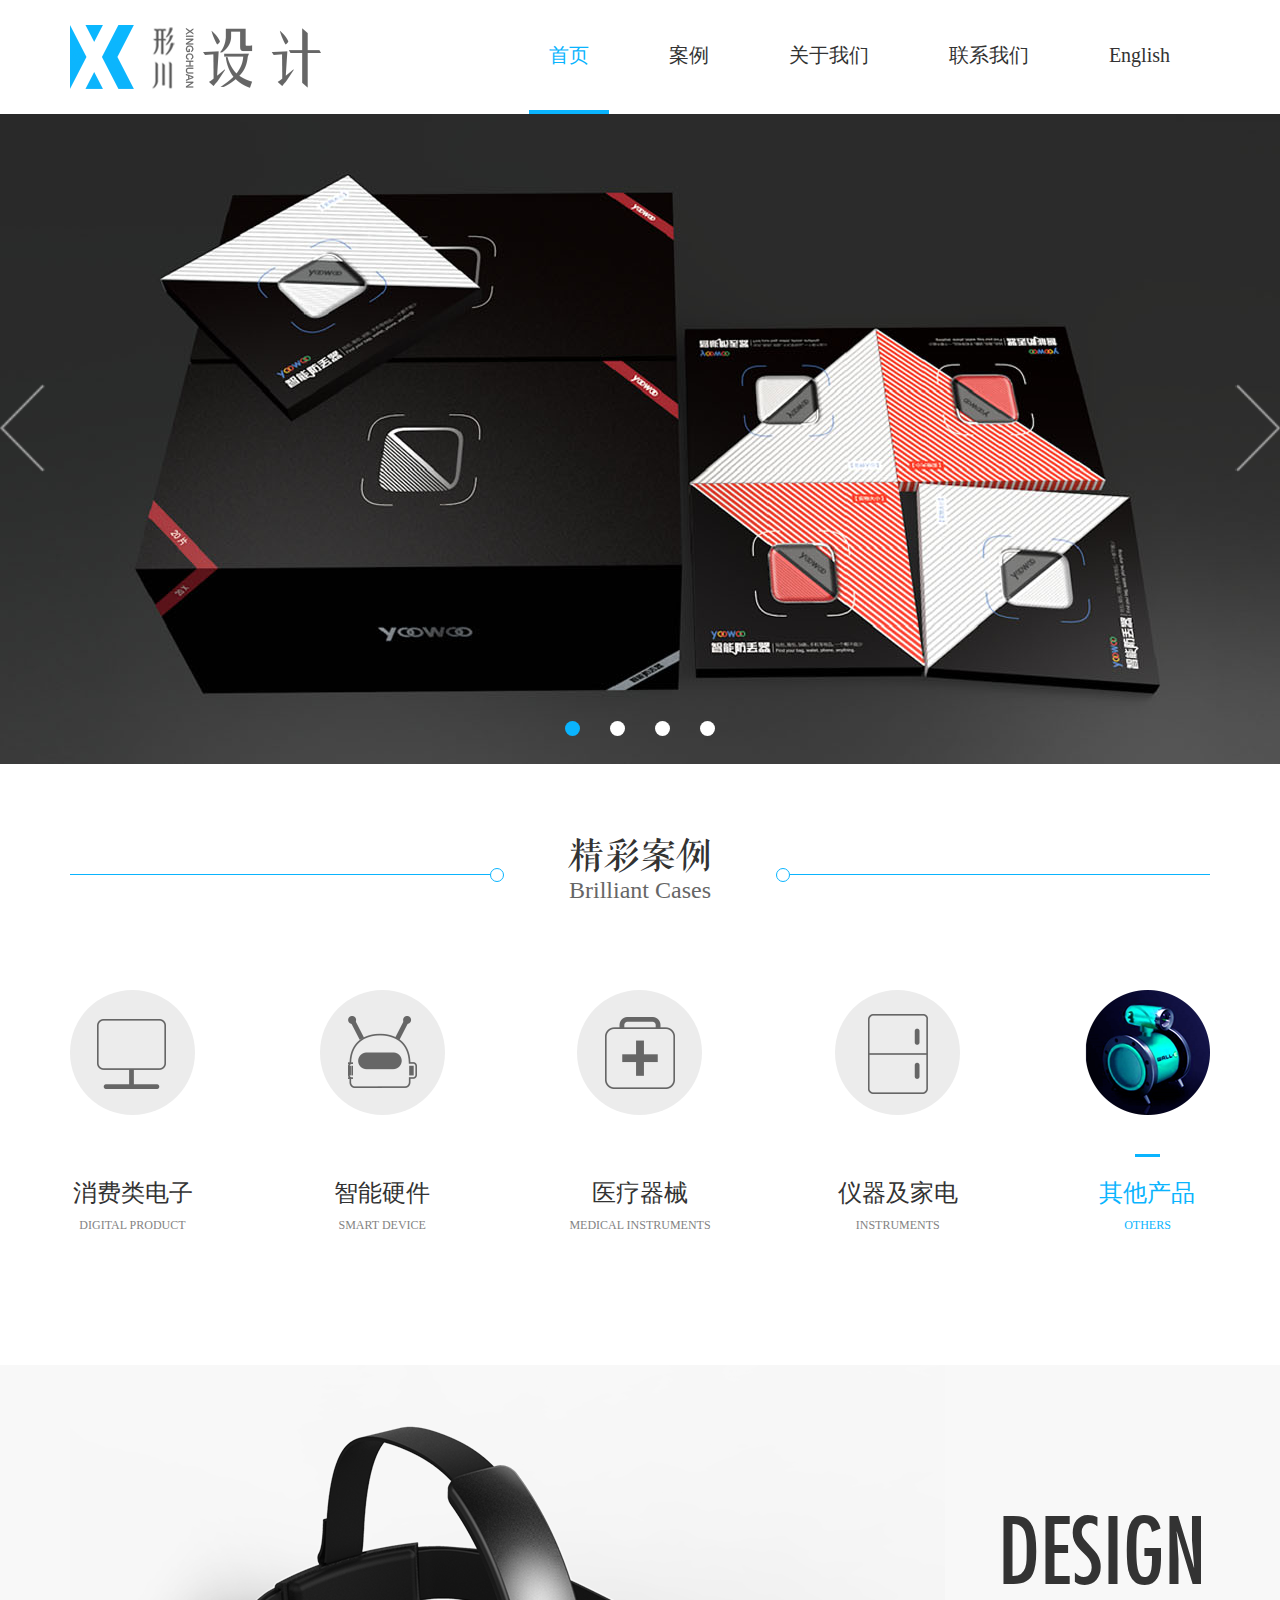
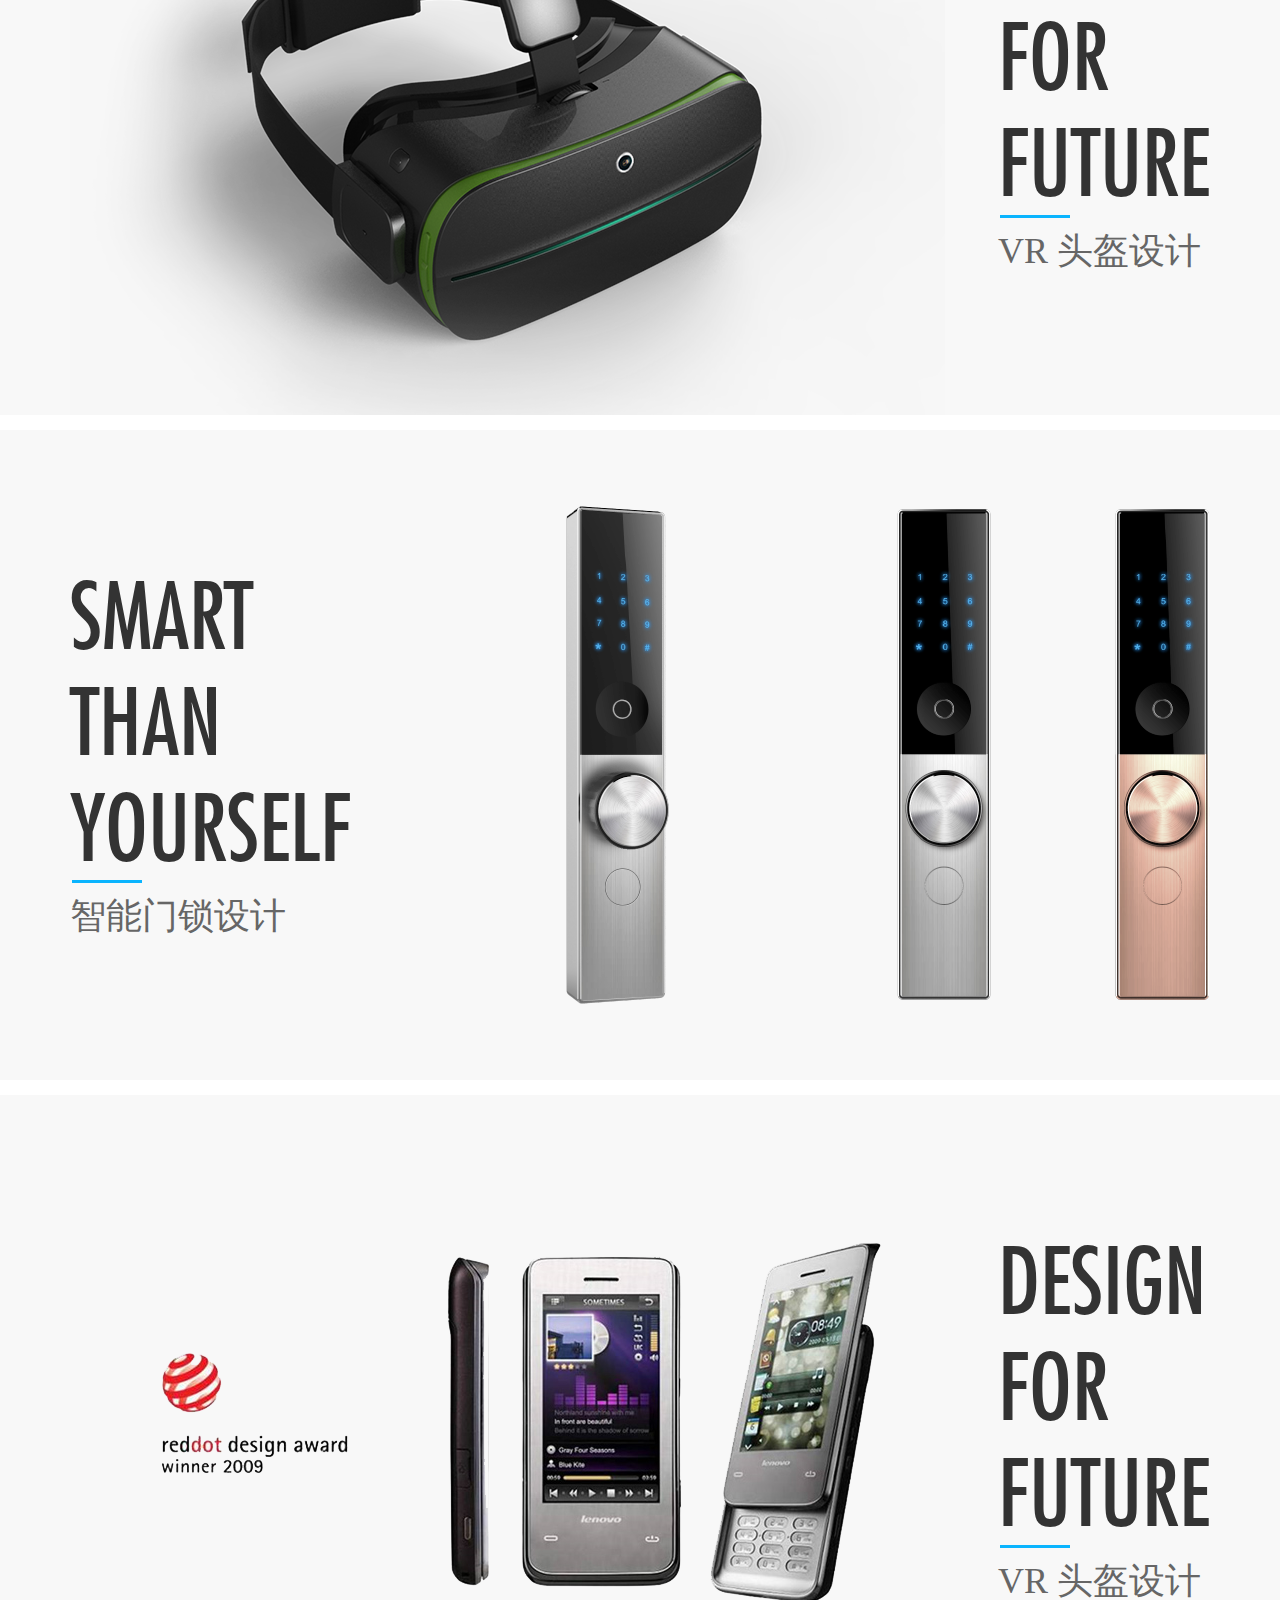
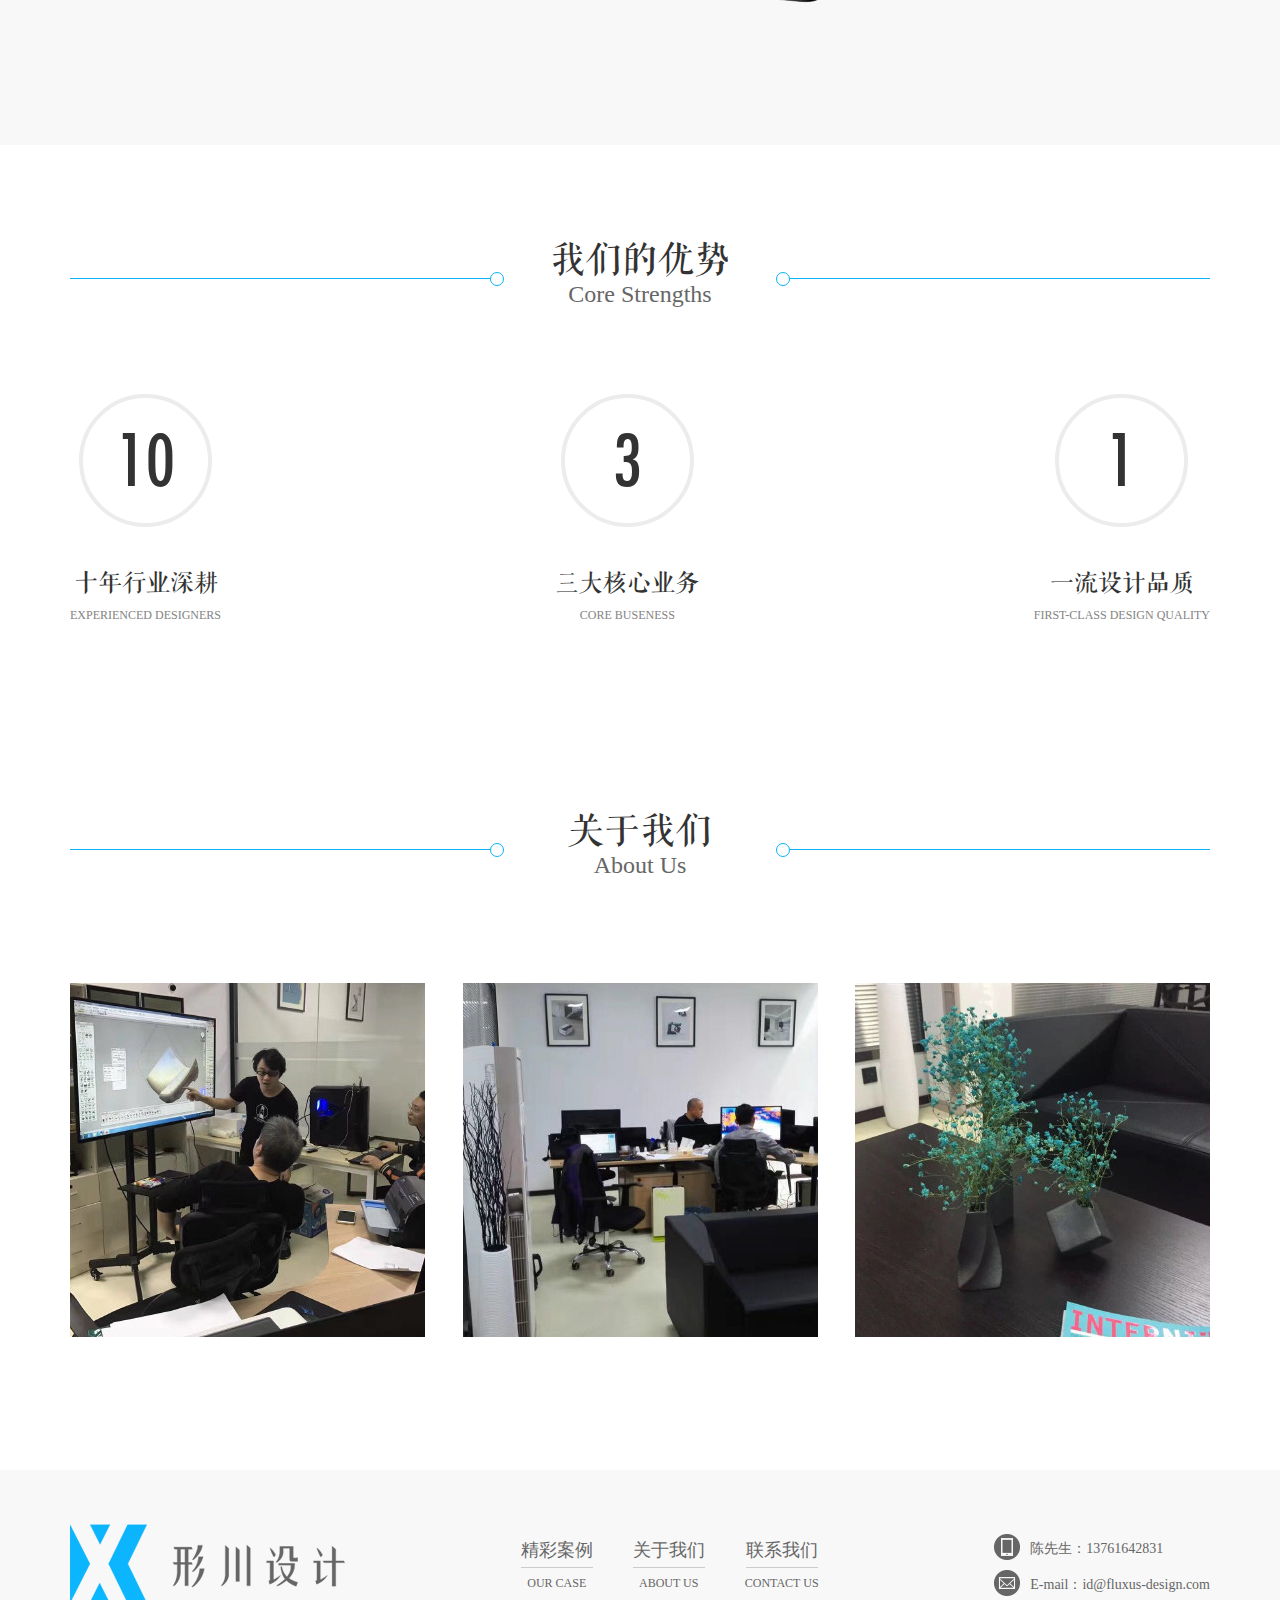
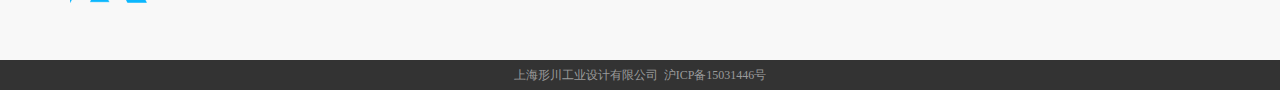
==== index.html @ 64618545 "v1" ====
<!DOCTYPE html>
<html lang="en">
<head>
	<meta charset="UTF-8">
	<title>行川设计-首页</title>
	<link rel="stylesheet" type="text/css" href="css/style.css"/>
	<script type="text/javascript" src="http://api.map.baidu.com/getscript?v=3.0&ak=XWtX6UqDs4BsSZWPRaOVQN0rUpA0p55L&services=&t=20180"></script>
	<script type="text/javascript" src="http://api.map.baidu.com/library/SearchInfoWindow/1.5/src/SearchInfoWindow_min.js"></script>
	<link rel="stylesheet" href="http://api.map.baidu.com/library/SearchInfoWindow/1.5/src/SearchInfoWindow_min.css" />
</head>
<body>
	<header class="inner rowBetweenCenter">
		<div class="logo"><a href="index.html"><img src="./images/logo.png"></a></div>
		<nav>
			<ul class="rowBetweenCenter">
				<li><a href="index.html"  class="ac">首页</a></li>
				<li><a href="case.html">案例</a></li>
				<li><a href="about.html">关于我们</a></li>
				<li><a href="contact.html">联系我们</a></li>
				<li><a href="english.html">English</a></li>
			</ul>
		</nav>
	</header>
	<div class="banner">
		<ul class="img_list levelCenter">
			<li><a href=""><img src="images/banner_1.jpg"/></a></li>
			<li class="hide"><a href=""><img src="images/banner_1_2.jpg"/></a></li>
			<li class="hide"><a href=""><img src="images/banner_1_3.jpg"/></a></li>
			<li class="hide"><a href=""><img src="images/banner_1_4.jpg"/></a></li>
		</ul>
		<div class="inner">
			<ul class="btn_list levelCenter">
				<li class="ac"></li>
				<li></li>
				<li></li>
				<li></li>
			</ul>
			<span class="prev"></span>
			<span class="next"></span>
		</div>
	</div>
	<div class="main">
		<div class="block inner">
			<div class="titleWrap">
				<span></span>
				<h2>精彩案例</h2>
				<p>Brilliant Cases</p>
				<span></span>
			</div>
			<ul class="casetype rowBetweenCenter">
				<li>
					<div class="picBg"><div class="pic"></div></div>
					<div><span class="line"></span></div>
					<h4>消费类电子</h4>
					<p>Digital Product</p>
					<a href="case.html"></a>
				</li>
				<li>
					<div class="picBg"><div class="pic"></div></div>
					<div><span class="line"></span></div>
					<h4>智能硬件</h4>
					<p>SMART DEVICE</p>
					<a href="case.html"></a>
				</li>
				<li>
					<div class="picBg"><div class="pic"></div></div>
					<div><span class="line"></span></div>
					<h4>医疗器械</h4>
					<p>medical instruments</p>
					<a href="case.html"></a>
				</li>
				<li> 
					<div class="picBg"><div class="pic"></div></div>
					<div><span class="line"></span></div>
					<h4>仪器及家电</h4>
					<p>instruments</p>
					<a href="case.html"></a>
				</li>
				<li class="ac">
					<div class="picBg"><div class="pic"></div></div>
					<div><span class="line"></span></div>
					<h4>其他产品</h4>
					<p>OTHERS</p>
					<a href="case.html"></a>
				</li>
			</ul>
		</div>
		<div class="caseWrap">
			<div class="inner rowBetweenCenter">
				<div class="img verticalCenter"><img src="images/img_1.png"/></div>
				<div class="text verticalCenter">
					<h2>DESIGN<br />FOR<br />FUTURE</h2>
					<div class="line"></div>
					<p>VR 头盔设计</p>
				</div>
				<a href="case.html"></a>
			</div>
		</div>
		<div class="caseWrap">
			<div class="inner rowBetweenCenter">
				<div class="text verticalCenter">
					<h2>SMART<br />THAN<br />YOURSELF</h2>
					<div class="line"></div>
					<p>智能门锁设计</p>
				</div>
				<div class="img verticalCenter"><img src="images/img_2.png"/></div>
				<a href="case.html"></a>
			</div>
		</div>
		<div class="caseWrap">
			<div class="inner rowBetweenCenter">
				<div class="img verticalCenter"><img src="images/img_3.png"/></div>
				<div class="text verticalCenter">
					<h2>DESIGN<br />FOR<br />FUTURE</h2>
					<div class="line"></div>
					<p>VR 头盔设计</p>
				</div>
				<a href="case.html"></a>
			</div>
		</div>
		<div class="block inner strength">
			<div class="titleWrap">
				<span></span>
				<h2>我们的优势</h2>
				<p>Core Strengths</p>
				<span></span>
			</div>
			<ul class="casetype rowBetweenCenter">
				<li>
					<div class="picBg levelCenter">10</div>
					<h4>十年行业深耕</h4>
					<p>Experienced Designers </p>
				</li>
				<li>
					<div class="picBg levelCenter">3</div>
					<h4>三大核心业务</h4>
					<p>CORE BUSENESS</p>
				</li>
				<li>
					<div class="picBg levelCenter">1</div>
					<h4>一流设计品质</h4>
					<p>First-Class Design Quality</p>
				</li>
			</ul>
		</div>
		<div class="block inner about verticalCenter">
			<div class="titleWrap">
				<span></span>
				<h2>关于我们</h2>
				<p>About Us</p>
				<span></span>
			</div>
			<ul class="rowBetweenCenter">
				<li><img src="images/pic_1.jpg" alt="" /></li>
				<li><img src="images/pic_2.jpg" alt="" /></li>
				<li><img src="images/pic_3.jpg" alt="" /></li>
			</ul>
		</div>
	</div>
	<footer>
		<div class="contactWrap">
			<div class="inner rowBetweenCenter">
				<div class="logo2"><a href="index.html"><img src="images/logo2.png"/></a></div>
				<ul class="rowBetweenCenter nav">
					<li>
						<a href="case.html">
							<span>精彩案例</span><br /><span>OUR CASE</span>
						</a>
					</li>
					<li>
						<a href="about.html">
							<span>关于我们</span><br /><span>ABOUT US</span>
						</a>
					</li>
					<li>
						<a href="contact.html">
							<span>联系我们</span><br /><span>CONTACT US</span>
						</a>
					</li>
				</ul>
				<div class="tel">
					<div><i></i>陈先生：13761642831</div>
					<div><i></i>E-mail：id@fluxus-design.com</div>
				</div>
			</div>
		</div>
		<div class="bot"><div id="inner">上海形川工业设计有限公司&nbsp;&nbsp;沪ICP备15031446号</div></div>
	</footer>
	<script src="js/jquery-1.11.3.min.js" type="text/javascript"></script>
	<script type="text/javascript">
		window.onload=function(){
			// 1. 轮播图
			function slider(){
				var banner=document.getElementsByClassName("banner")[0];
				var img_list=banner.getElementsByClassName("img_list")[0];
				var oImg=img_list.getElementsByTagName("li");
				var btn_list=banner.getElementsByClassName("btn_list")[0];
				var oBtn=btn_list.getElementsByTagName("li");
				var prevBtn=banner.getElementsByClassName('prev')[0];
				var nextBtn=banner.getElementsByClassName('next')[0];
				//a 定时器
				var timer;
				function changeImg(index){
					for(var i=0;i<oImg.length;i++){
						oImg[i].className+=" hide";
						oBtn[i].classList.remove("ac");
					}
					oImg[index].classList.remove("hide");
					oBtn[index].className+=" ac";
				}
				var n=0;
				function scroll(){
					changeImg(n);
					n++;
					if(n>=oImg.length){
						n=0;
					}
				}
				timer=setInterval(scroll,1500);
				
				//c 按钮点击
				for(var j=0;j<oBtn.length;j++){
					oBtn[j].index=j;
					oBtn[j].onmouseover=function(){
						changeImg(this.index);
						n=this.index;
					}
				}
				
				//d 前后翻页
				prevBtn.onclick=function(){
					var indexNow=$(".btn_list").children(".ac").index();
					if(indexNow==0){
						changeImg(oBtn.length-1);
						n=oBtn.length-1;
					}else{
						changeImg(indexNow-1);
						n=indexNow-1
					}
				}
				nextBtn.onclick=function(){
					var indexNow=$(".btn_list").children(".ac").index();
					if(indexNow==oBtn.length-1){
						changeImg(0);
						n=0;
					}else{
						changeImg(indexNow+1);
						n=indexNow+1;
					}
				}
			};
			slider();
		}
	</script>
</body>
</html>
---- css/style.css ----
/* 预设样式  */
body,div,ul,li,p,h2,h4{margin: 0;padding: 0;}
ul{list-style: none;}
a{text-decoration: none;}
.inner{width: 1140px;margin: 0 auto;}
.hide{display: none;}
/*横向分布,水平两端对齐,垂直居中*/
.rowBetweenCenter{display: flex;flex-direction: row;justify-content: space-between;align-items: center;}
/*横向分布,间隔相等,垂直居中*/
.rowAroundCenter{display: flex;flex-direction: row;justify-content: space-around;align-items: center;}
/*垂直居中*/
.verticalCenter{display: flex;flex-direction: column;justify-content: center;}
/*水平居中*/
.levelCenter{display: flex;flex-direction: row;justify-content: center;}
/*仅横向分布*/
.row{display: flex;flex-direction: row;}

/*引入字体*/
@font-face {
	font-family: fut;
	src: url('../fonts/Futura LT Condensed Medium.eot'); 
	src: url('../fonts/Futura LT Condensed Medium.eot?#iefix') format('embedded-opentype'),
         url('../fonts/Futura LT Condensed Medium.woff') format('woff'), 
         url('../fonts/Futura LT Condensed Medium.ttf')  format('truetype'), 
         url('../fonts/Futura LT Condensed Medium.svg#YourWebFontName') format('svg'); 
   }
   
@font-face {
	font-family: fzq;
	src: url('../fonts/FZQingKeYueSong_GB.eot'); 
	src: url('../fonts/FZQingKeYueSong_GB.eot?#iefix') format('embedded-opentype'),
         url('../fonts/FZQingKeYueSong_GB.woff') format('woff'), 
         url('../fonts/FZQingKeYueSong_GB.ttf')  format('truetype'), 
         url('../fonts/FZQingKeYueSong_GB.svg#YourWebFontName') format('svg'); 
   }

/* 页面头部样式 */
header{height: 114px;}
.logo{width: 251px;height: 65px;}
.logo img{width: 251px;height: 65px;}
nav{height: 100%;}
nav li{margin: 0 20px;}
nav a{padding: 0 20px;font-size: 20px;color: #333;font-family: "microsoft yahei";border-bottom: 4px solid #fff;display: inline-block;height: 110px;line-height: 110px;}
nav .ac,nav a:hover{color: #0ab4fe;border-bottom-color: #0ab4fe;}

/*一、banner图*/
.banner{width: 100%;height: 650px;position: relative;}
.banner .img_list{height: 100%;overflow: hidden;width: 1920px;position: absolute;left: 50%;margin-left: -960px;}
/*分页器*/
.banner .btn_list{position: absolute;bottom: 28px;width: 100%;}
.btn_list li{background-color: #fff;margin: 0 15px;width: 15px;height: 15px;border-radius: 50%;cursor: pointer;}
.btn_list .ac{background-color: #0ab4fe;}
/*翻页按钮*/
.banner .inner{height: 100%;position: absolute;top: 0;left: 50%;margin-left: -570px;}
.banner span{width: 45px;height: 88px;position: absolute;cursor: pointer;background: url(../images/icon_2.png) -190px 0 no-repeat;background-size: cover;}
.banner .prev{left: -70px;top: 270px;}
.banner .next{right: -70px;top: 270px;background-position-x: -234px;}

/*二、精彩案例*/
.main{padding-top: 110px;}
.block{border-top: 1px solid #0AB4FE;position: relative;height: 490px;}
/*标题*/
.titleWrap{position: absolute;top: -40px;left: 50%;margin-left:-150px;background-color: #fff;width: 300px;text-align: center;}
.titleWrap h2{font-size: 36px;height: 44px;line-height: 44px;color: #333;font-family: "fzq";font-weight: normal;}
.titleWrap p{font-size: 24px;height: 22px;line-height: 22px;font-family: "microsoft yahei";color: #666;}
.titleWrap span{display:inline-block;width: 12px;height: 12px;border-radius:50%;border:1px solid #0AB4FE;position: absolute;top:50%}
.titleWrap span:nth-of-type(1){left: 0;}
.titleWrap span:nth-of-type(2){right: 0;}
/*分类*/
.casetype{width: 100%;padding: 115px 0 140px 0;font-family: "microsoft yahei";text-align: center;}
.casetype li{position: relative;text-align: center;}
.casetype .picBg{width: 125px;height: 125px;border-radius: 50%;background-color: #ececec;position: relative;margin-bottom: 24px;display: inline-block;}
.casetype .pic{width: 100%;height: 100%;background: url(../images/icon_1.png) 0 0  no-repeat;background-position-y: 0;}
.casetype .line{width: 25px;height: 3px;background-color: #fff;display: inline-block;}
.casetype h4{font-size: 24px;height: 40px;line-height: 40px;color: #333;font-weight: normal;margin-top: 12px;}
.casetype p{font-size: 12px;height: 24px;line-height: 24px;color: #838383;text-transform: uppercase;}
.casetype li a{display: inline-block;width: 100%;height: 100%;position: absolute;left: 0;top:0;display: inline-block;}
.casetype li:nth-of-type(2) .pic{background-position-x: -125px;}
.casetype li:nth-of-type(3) .pic{background-position-x: -250px;}
.casetype li:nth-of-type(4) .pic{background-position-x: -375px;}
.casetype li:nth-of-type(5) .pic{background-position-x: -500px;}
/*案例分类悬浮样式*/
.casetype .ac .line,.casetype li:hover .line{background-color: #0AB4FE;}
.casetype .ac h4,.casetype .ac p{color: #0AB4FE;}
.casetype li:hover h4,.casetype li:hover p{color: #0AB4FE;}
.casetype .ac .pic,.casetype li:hover .pic{background-position-y: -125px;}

/*三个案例板块*/
.caseWrap{width: 100%;height: 650px;background-color: #f8f8f8;margin-bottom: 15px;}
.caseWrap .inner{height: 650px;position: relative;}
.caseWrap h2{font-size: 90px;font-family: fut;font-weight: normal;color: #333;}
.caseWrap .line{width: 70px;height: 3px;background-color: #0AB4FE;margin-left: 2px;}
.caseWrap p{font-size: 36px;font-family: "microsoft yahei";color: #666;height: 66px;line-height: 66px;}
.caseWrap a{display: inline-block;width: 100%;height: 100%;position: absolute;left: 0;top:0;}

/*三、我们的优势*/
.strength{margin-top: 133px;}
.strength .picBg{background-color: #fff;border: 4px solid #ececec;text-align: center;line-height: 124px;font-family: fut;font-size: 70px;color: #333;}
.strength h4{font-family: fzq;}
.strength li:hover h4{color: #333;}
.strength li:hover p{color: #666;}

/*四、关于我们*/
.about{height: 620px;margin-top: 80px;}
.about li{font-size: 0;}

/*页面底部样式*/
.contactWrap{width: 100%;height: 190px;background-color: #f8f8f8;}
.contactWrap .inner{height: 100%;color: #666;}
.nav li{padding: 0 20px;text-align: center;color: #666;cursor: pointer;}
.nav li span{display: inline-block;}
.nav li span:nth-of-type(1){border-bottom: 1px solid #ccc;height: 34px;line-height: 34px;font-size: 18px;font-family: "microsoft yahei";}
.nav li span:nth-of-type(2){height: 30px;line-height: 30px;font-size: 12px;font-family: "microsoft yahei";text-transform: uppercase;}
.nav a{color: #666;}
.nav li:hover a{color: #0AB4FE;}
.nav li:hover span:nth-of-type(1){border-bottom-color: #0AB4FE;}
.tel i{display: inline-block;width: 26px;height: 26px;background: url(../images/icon_2.png) -26px 0 no-repeat;margin-right: 10px;vertical-align: -7px;}
.tel div:nth-of-type(2) i{background-position: -52px 0;}
.tel>div{height: 26px;line-height: 26px;font-size: 14px;font-family: "microsoft yahei";margin: 10px 0;}
footer .bot{width: 100%;height: 30px;background-color: #333;text-align: center;color: #9b9b9b;line-height: 30px;font-size: 12px;}

/*========================== 案例页面  =====================================*/
.aboutBanner{margin-bottom: 0;}
.path{font-size: 12px;color: #666;padding: 10px 0 30px 0;}
.path i{display:inline-block;width: 23px;height: 22px;background: url(../images/icon_2.png) 0 0 no-repeat;margin-right: 6px;vertical-align: -5px;}
.title{font-size: 36px;height: 44px;line-height: 44px;color: #333;font-family: "fzq";font-weight: normal;text-align: center;}
.title span{font-size: 24px;height: 22px;line-height: 22px;font-family: "microsoft yahei";color: #666;}
.case .casetype{padding: 78px 0 54px 0;}
.cases li{margin-bottom: 24px;height: 400px;width: 100%;background-color: #eee;position: relative;}
.cases a{position: absolute;left: 0;top: 0;width: 100%;height: 100%;}
.cases .num{font-size: 100px;line-height: 400px;text-align: center;color: #fff;font-family: arial;width: 300px;}
.cases .pic{font-size: 0;}

/*========================== 关于我们  =====================================*/
.bannerPic{width: 100%;height: 500px;overflow: hidden;text-align: center;}
.bannerPic img{height: 100%;display: inline-block;}
.content .rowAroundCenter{margin: 25px 0 135px 0;}
.content .title{border-bottom: 1px solid #fff;color: #888;cursor: pointer;font-size: 28px;}
.content .title span{color: #888;font-size: 20px;}
.content .ac,.content .title:hover{color: #333;border-bottom-color: #0AB4FE;}
.content .ac span,.content .title:hover span{color: #666;}
.mainCon{width: 100%;padding-bottom: 127px;}
.mainCon>.row{justify-content: space-between;width: 100%;height: 327px;}
.mainCon .text{width: 53%;height: 100%;padding-right: 8.5%;border-right: 1px solid #0AB4FE;box-sizing: border-box;position: relative;}
.sTitle{align-items: center;}
.sTitle div:nth-of-type(1){font-family: arial;font-size: 54px;height: 40px;line-height: 40px;margin-right: 10px;color: #0AB4FE;border-right: 1px solid #0AB4FE;width: 58px;padding-right: 8px;}
.sTitle div:nth-of-type(2){font-family: "microsoft yahei";color: #333;font-size: 24px;line-height: 30px;}
.sTitle div:nth-of-type(2) span{color: #666;font-size: 22px;}
.mainCon p{color: #7f7f7f;font-size: 16px;font-family: "黑体";line-height: 30px;max-height:180px;overflow: hidden;margin-top: 10px;}
.mainCon i{width: 24px;height: 24px;border: 2px solid #0AB4FE;border-radius: 50%;position: absolute;right: -14px;top: 50%;margin-top: -12px;background-color: #fff;}
.mainCon .img{width: 38.2%;height: 250px;overflow: hidden;font-size: 0;}
.mainCon .img img{width: 100%;height: 100%;}

/*========================== 联系我们  =====================================*/
.contactCon .rowAroundCenter{margin: 25px 0;}
.contactWays{width: 100%;height: 418px;padding: 0 15px 24px;box-sizing: border-box;border-bottom: 1px solid #ccc;margin-bottom: 24px;}
.ways{height: 33px;line-height: 33px;font-size: 16px;color: #666;margin: 18px 0;font-family: "microsoft yahei";}
.ways strong{color: #333;}
.ways i{display: inline-block;width: 33px;height: 100%;background: url(../images/icon_2.png) -66px -30px no-repeat;margin-right: 15px;vertical-align: -8px;}
.contactWays .ways:nth-of-type(1) i{background-position-x: 0;}
.contactWays .ways:nth-of-type(2) i{background-position-x: -33px;}
#map{width: 100%;height: 710px;margin-bottom: 20px;}
.BMap_cpyCtrl {display: none;}  
.anchorBL {display: none;  }
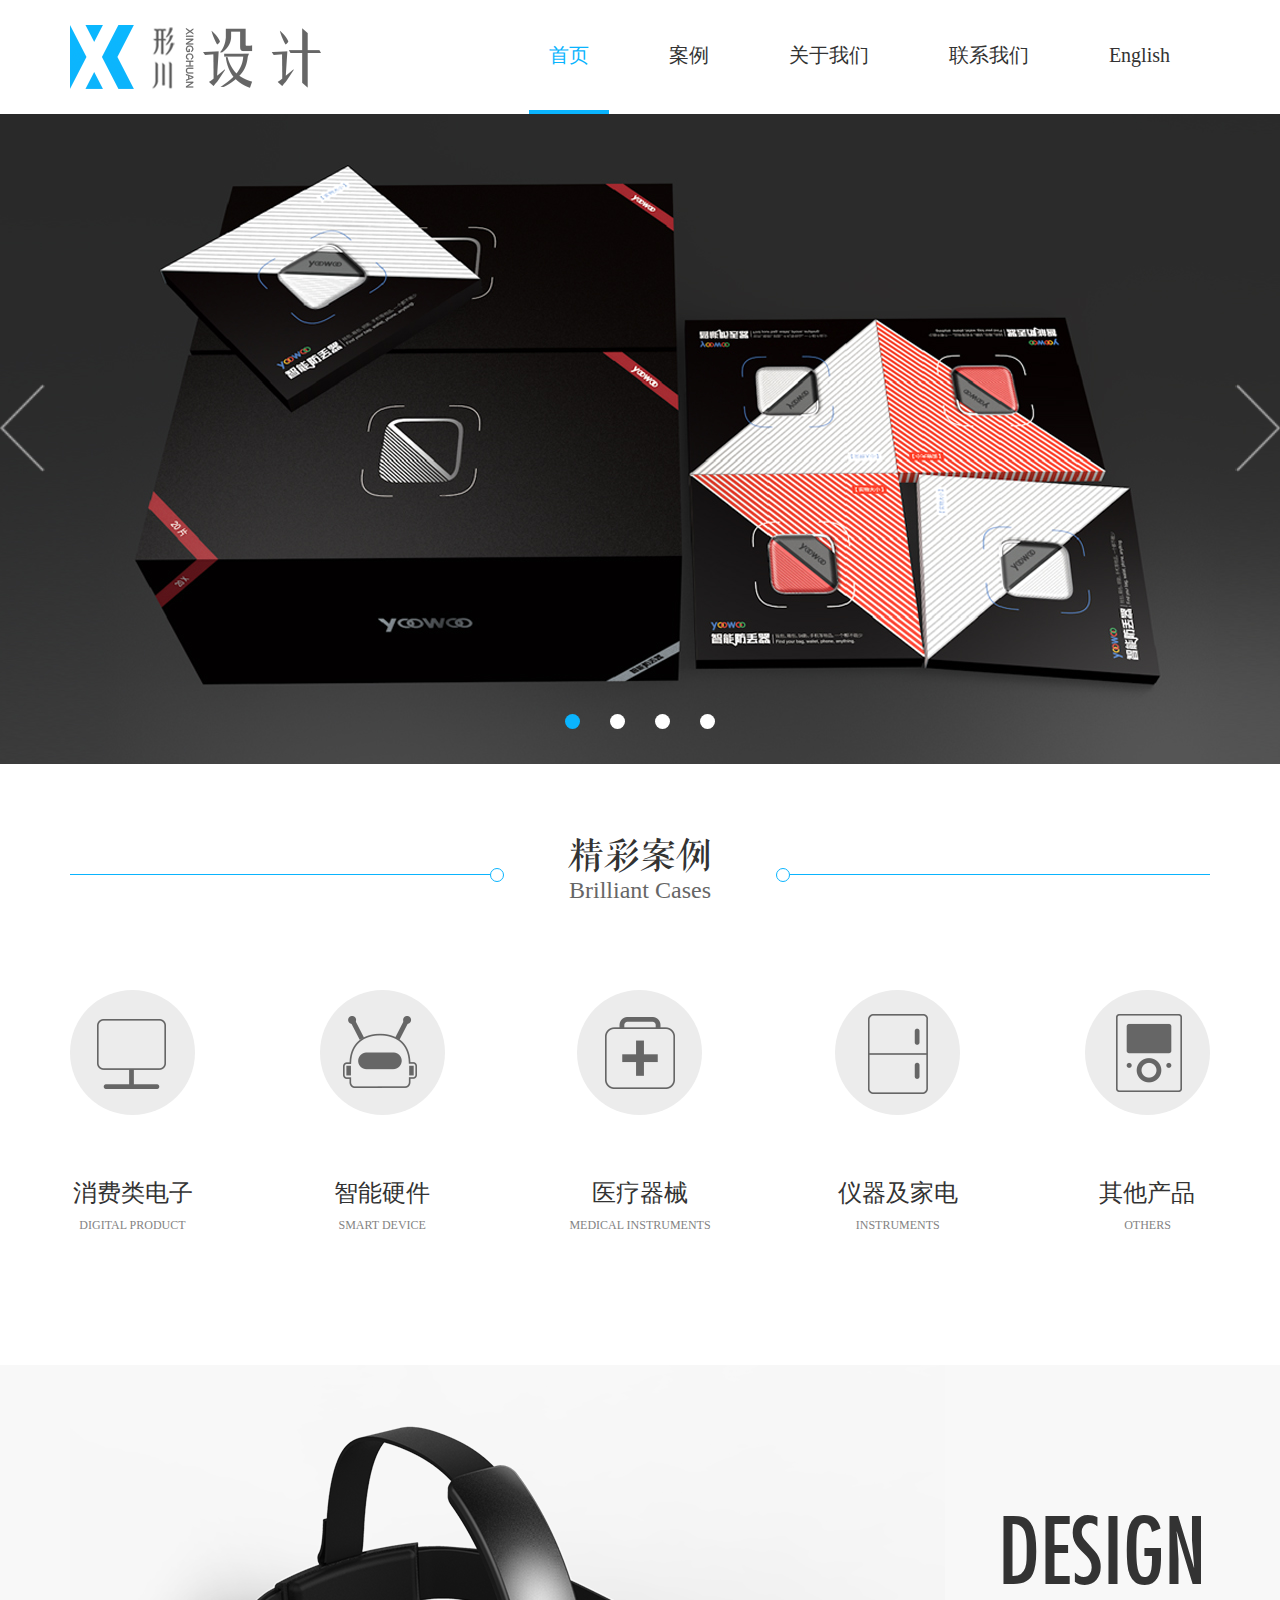
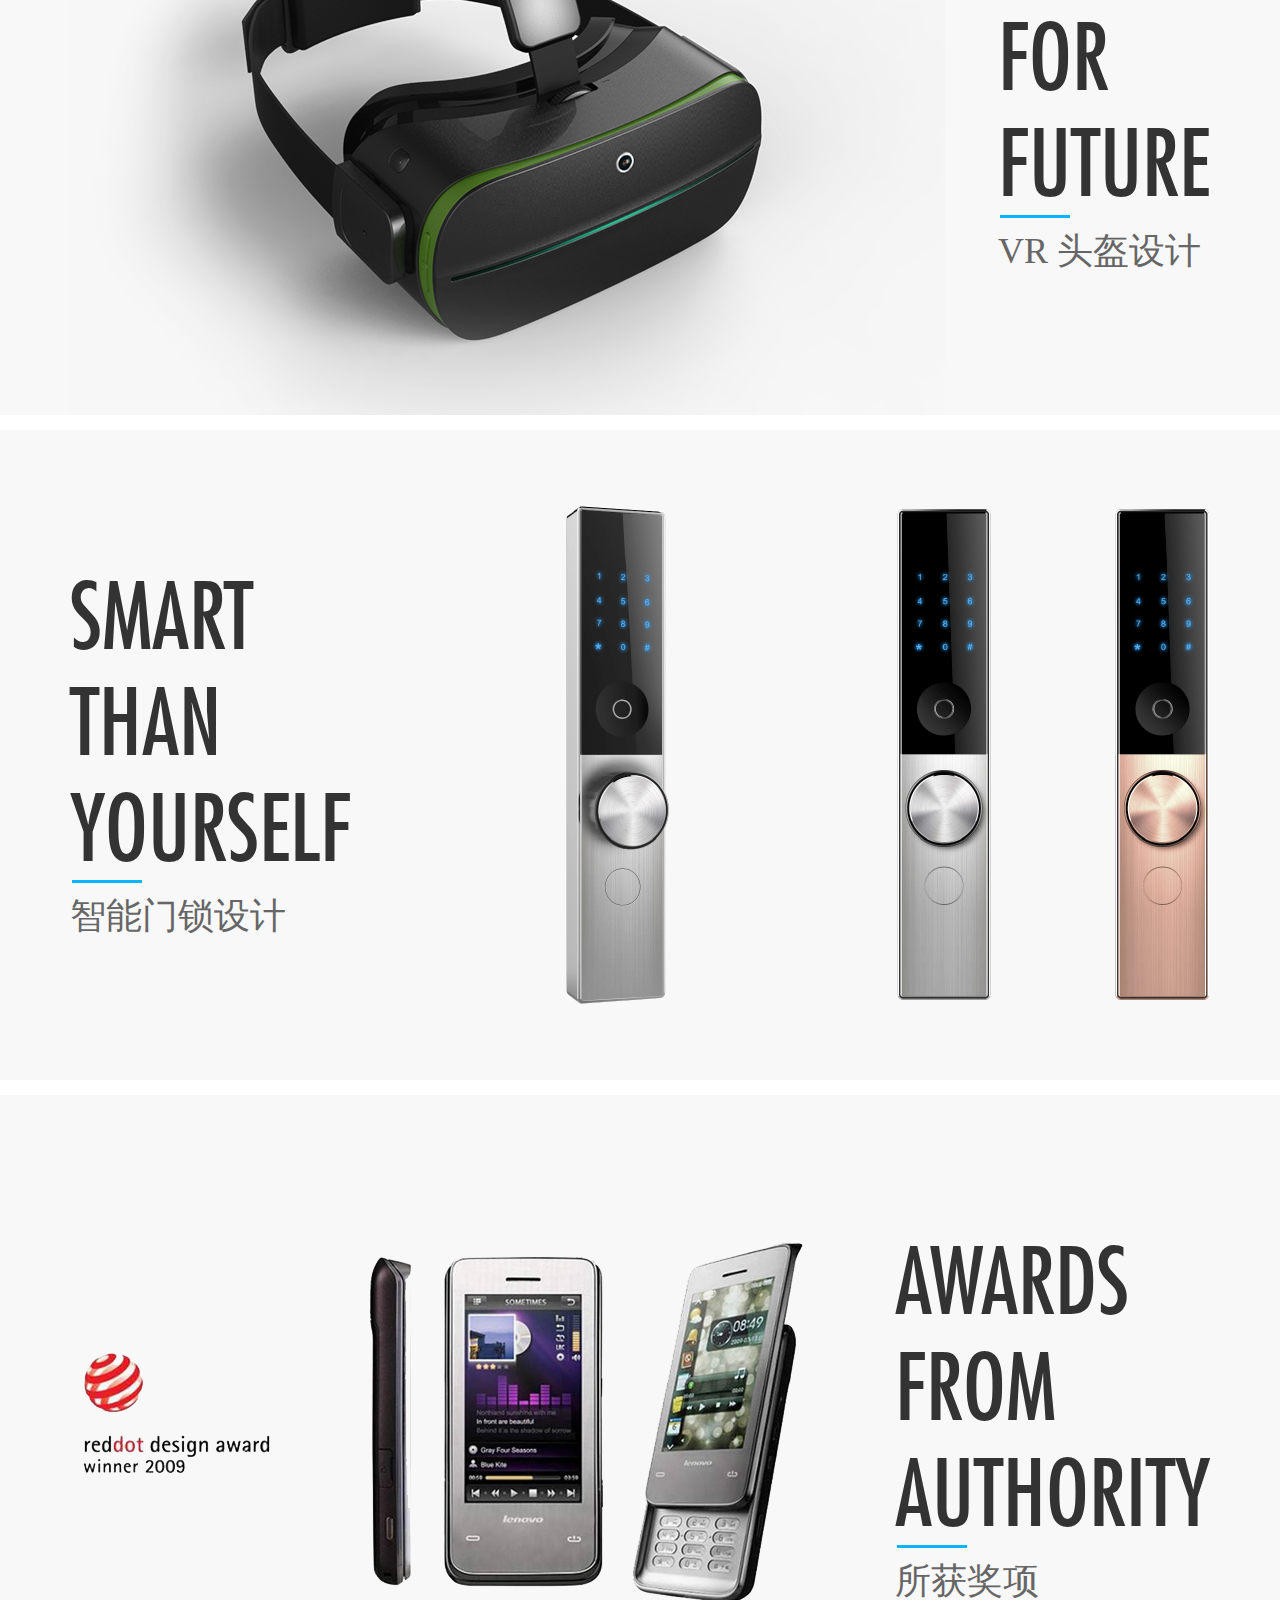
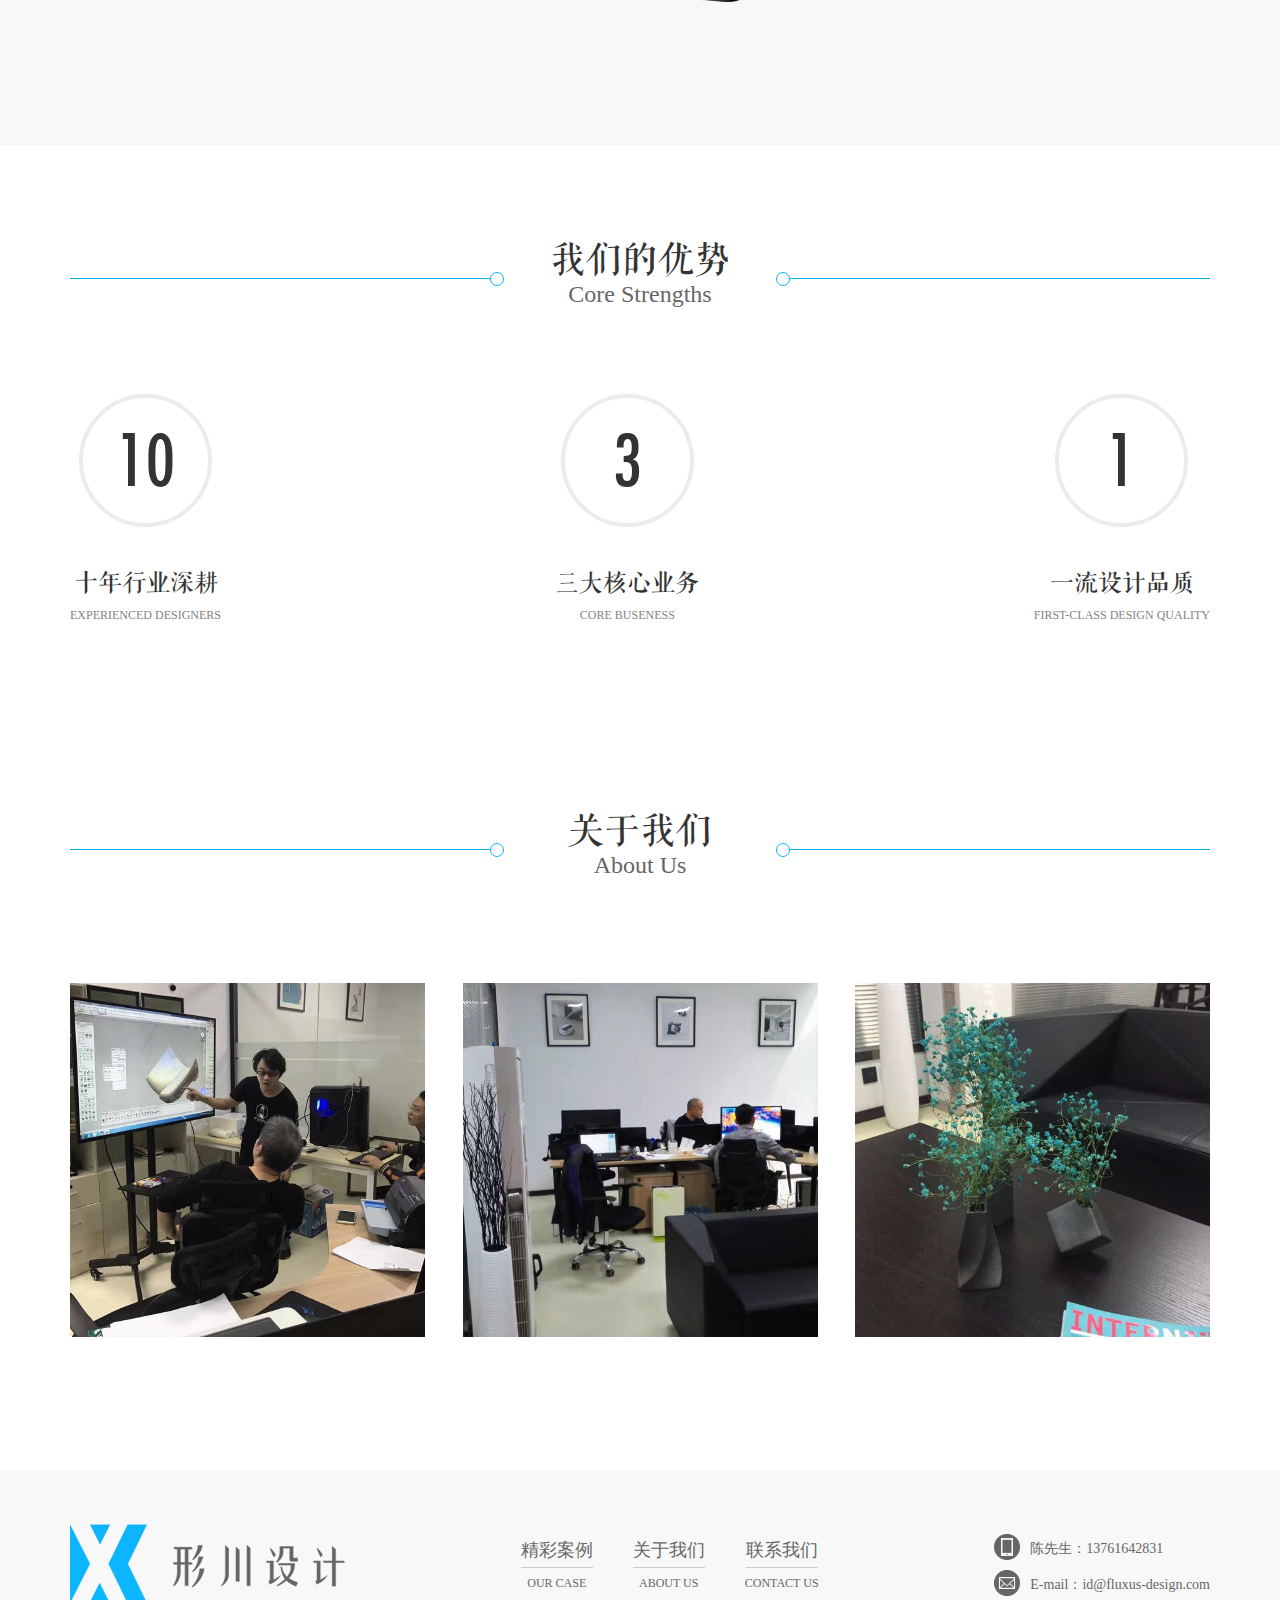
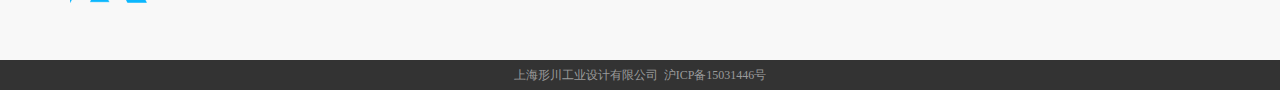
==== commit 03b7ae20: "v1.1" ====
--- a/index.html
+++ b/index.html
@@ -2,7 +2,7 @@
 <html lang="en">
 <head>
 	<meta charset="UTF-8">
-	<title>行川设计-首页</title>
+	<title>形川设计-首页</title>
 	<link rel="stylesheet" type="text/css" href="css/style.css"/>
 	<script type="text/javascript" src="http://api.map.baidu.com/getscript?v=3.0&ak=XWtX6UqDs4BsSZWPRaOVQN0rUpA0p55L&services=&t=20180"></script>
 	<script type="text/javascript" src="http://api.map.baidu.com/library/SearchInfoWindow/1.5/src/SearchInfoWindow_min.js"></script>
@@ -23,10 +23,10 @@
 	</header>
 	<div class="banner">
 		<ul class="img_list levelCenter">
-			<li><a href=""><img src="images/banner_1.jpg"/></a></li>
-			<li class="hide"><a href=""><img src="images/banner_1_2.jpg"/></a></li>
-			<li class="hide"><a href=""><img src="images/banner_1_3.jpg"/></a></li>
-			<li class="hide"><a href=""><img src="images/banner_1_4.jpg"/></a></li>
+			<li><a href="case.html?n=1" class="inner"></a><img src="images/banner_1.jpg"/></li>
+			<li class="hide"><a href="case.html?n=1" class="inner"></a><img src="images/banner_2.jpg"/></li>
+			<li class="hide"><a href="case.html?n=1" class="inner"></a><img src="images/banner_3.jpg"/></li>
+			<li class="hide"><a href="about.html?n=1" class="inner"></a><img src="images/banner_4.jpg"/></li>
 		</ul>
 		<div class="inner">
 			<ul class="btn_list levelCenter">
@@ -53,35 +53,35 @@
 					<div><span class="line"></span></div>
 					<h4>消费类电子</h4>
 					<p>Digital Product</p>
-					<a href="case.html"></a>
+					<a href="case.html?n=0"></a>
 				</li>
 				<li>
 					<div class="picBg"><div class="pic"></div></div>
 					<div><span class="line"></span></div>
 					<h4>智能硬件</h4>
 					<p>SMART DEVICE</p>
-					<a href="case.html"></a>
+					<a href="case.html?n=1"></a>
 				</li>
 				<li>
 					<div class="picBg"><div class="pic"></div></div>
 					<div><span class="line"></span></div>
 					<h4>医疗器械</h4>
 					<p>medical instruments</p>
-					<a href="case.html"></a>
+					<a href="case.html?n=2"></a>
 				</li>
 				<li> 
 					<div class="picBg"><div class="pic"></div></div>
 					<div><span class="line"></span></div>
 					<h4>仪器及家电</h4>
 					<p>instruments</p>
-					<a href="case.html"></a>
-				</li>
-				<li class="ac">
+					<a href="case.html?n=3"></a>
+				</li>
+				<li>
 					<div class="picBg"><div class="pic"></div></div>
 					<div><span class="line"></span></div>
 					<h4>其他产品</h4>
 					<p>OTHERS</p>
-					<a href="case.html"></a>
+					<a href="case.html?n=4"></a>
 				</li>
 			</ul>
 		</div>
@@ -93,7 +93,7 @@
 					<div class="line"></div>
 					<p>VR 头盔设计</p>
 				</div>
-				<a href="case.html"></a>
+				<a href="case.html?n=1"></a>
 			</div>
 		</div>
 		<div class="caseWrap">
@@ -104,18 +104,18 @@
 					<p>智能门锁设计</p>
 				</div>
 				<div class="img verticalCenter"><img src="images/img_2.png"/></div>
-				<a href="case.html"></a>
+				<a href="case.html?n=1"></a>
 			</div>
 		</div>
 		<div class="caseWrap">
 			<div class="inner rowBetweenCenter">
 				<div class="img verticalCenter"><img src="images/img_3.png"/></div>
 				<div class="text verticalCenter">
-					<h2>DESIGN<br />FOR<br />FUTURE</h2>
+					<h2>AWARDS<br />FROM<br />AUTHORITY</h2>
 					<div class="line"></div>
-					<p>VR 头盔设计</p>
-				</div>
-				<a href="case.html"></a>
+					<p>所获奖项</p>
+				</div>
+				<a href="about.html?n=1"></a>
 			</div>
 		</div>
 		<div class="block inner strength">
@@ -216,7 +216,7 @@
 						n=0;
 					}
 				}
-				timer=setInterval(scroll,1500);
+//				timer=setInterval(scroll,1500);
 				
 				//c 按钮点击
 				for(var j=0;j<oBtn.length;j++){
--- a/css/style.css
+++ b/css/style.css
@@ -46,12 +46,13 @@
 /*一、banner图*/
 .banner{width: 100%;height: 650px;position: relative;}
 .banner .img_list{height: 100%;overflow: hidden;width: 1920px;position: absolute;left: 50%;margin-left: -960px;}
+.banner a{z-index: 2;}
 /*分页器*/
-.banner .btn_list{position: absolute;bottom: 28px;width: 100%;}
+.banner .btn_list{position: absolute;bottom: -30px;width: 100%;}
 .btn_list li{background-color: #fff;margin: 0 15px;width: 15px;height: 15px;border-radius: 50%;cursor: pointer;}
 .btn_list .ac{background-color: #0ab4fe;}
 /*翻页按钮*/
-.banner .inner{height: 100%;position: absolute;top: 0;left: 50%;margin-left: -570px;}
+.banner .inner{height:90%;position: absolute;top: 0;left: 50%;margin-left: -570px;}
 .banner span{width: 45px;height: 88px;position: absolute;cursor: pointer;background: url(../images/icon_2.png) -190px 0 no-repeat;background-size: cover;}
 .banner .prev{left: -70px;top: 270px;}
 .banner .next{right: -70px;top: 270px;background-position-x: -234px;}
@@ -146,7 +147,7 @@
 .sTitle div:nth-of-type(1){font-family: arial;font-size: 54px;height: 40px;line-height: 40px;margin-right: 10px;color: #0AB4FE;border-right: 1px solid #0AB4FE;width: 58px;padding-right: 8px;}
 .sTitle div:nth-of-type(2){font-family: "microsoft yahei";color: #333;font-size: 24px;line-height: 30px;}
 .sTitle div:nth-of-type(2) span{color: #666;font-size: 22px;}
-.mainCon p{color: #7f7f7f;font-size: 16px;font-family: "黑体";line-height: 30px;max-height:180px;overflow: hidden;margin-top: 10px;}
+.mainCon p{color: #7f7f7f;font-size: 16px;font-family: "microsoft yahei";line-height: 30px;max-height:180px;overflow: hidden;margin-top: 10px;}
 .mainCon i{width: 24px;height: 24px;border: 2px solid #0AB4FE;border-radius: 50%;position: absolute;right: -14px;top: 50%;margin-top: -12px;background-color: #fff;}
 .mainCon .img{width: 38.2%;height: 250px;overflow: hidden;font-size: 0;}
 .mainCon .img img{width: 100%;height: 100%;}
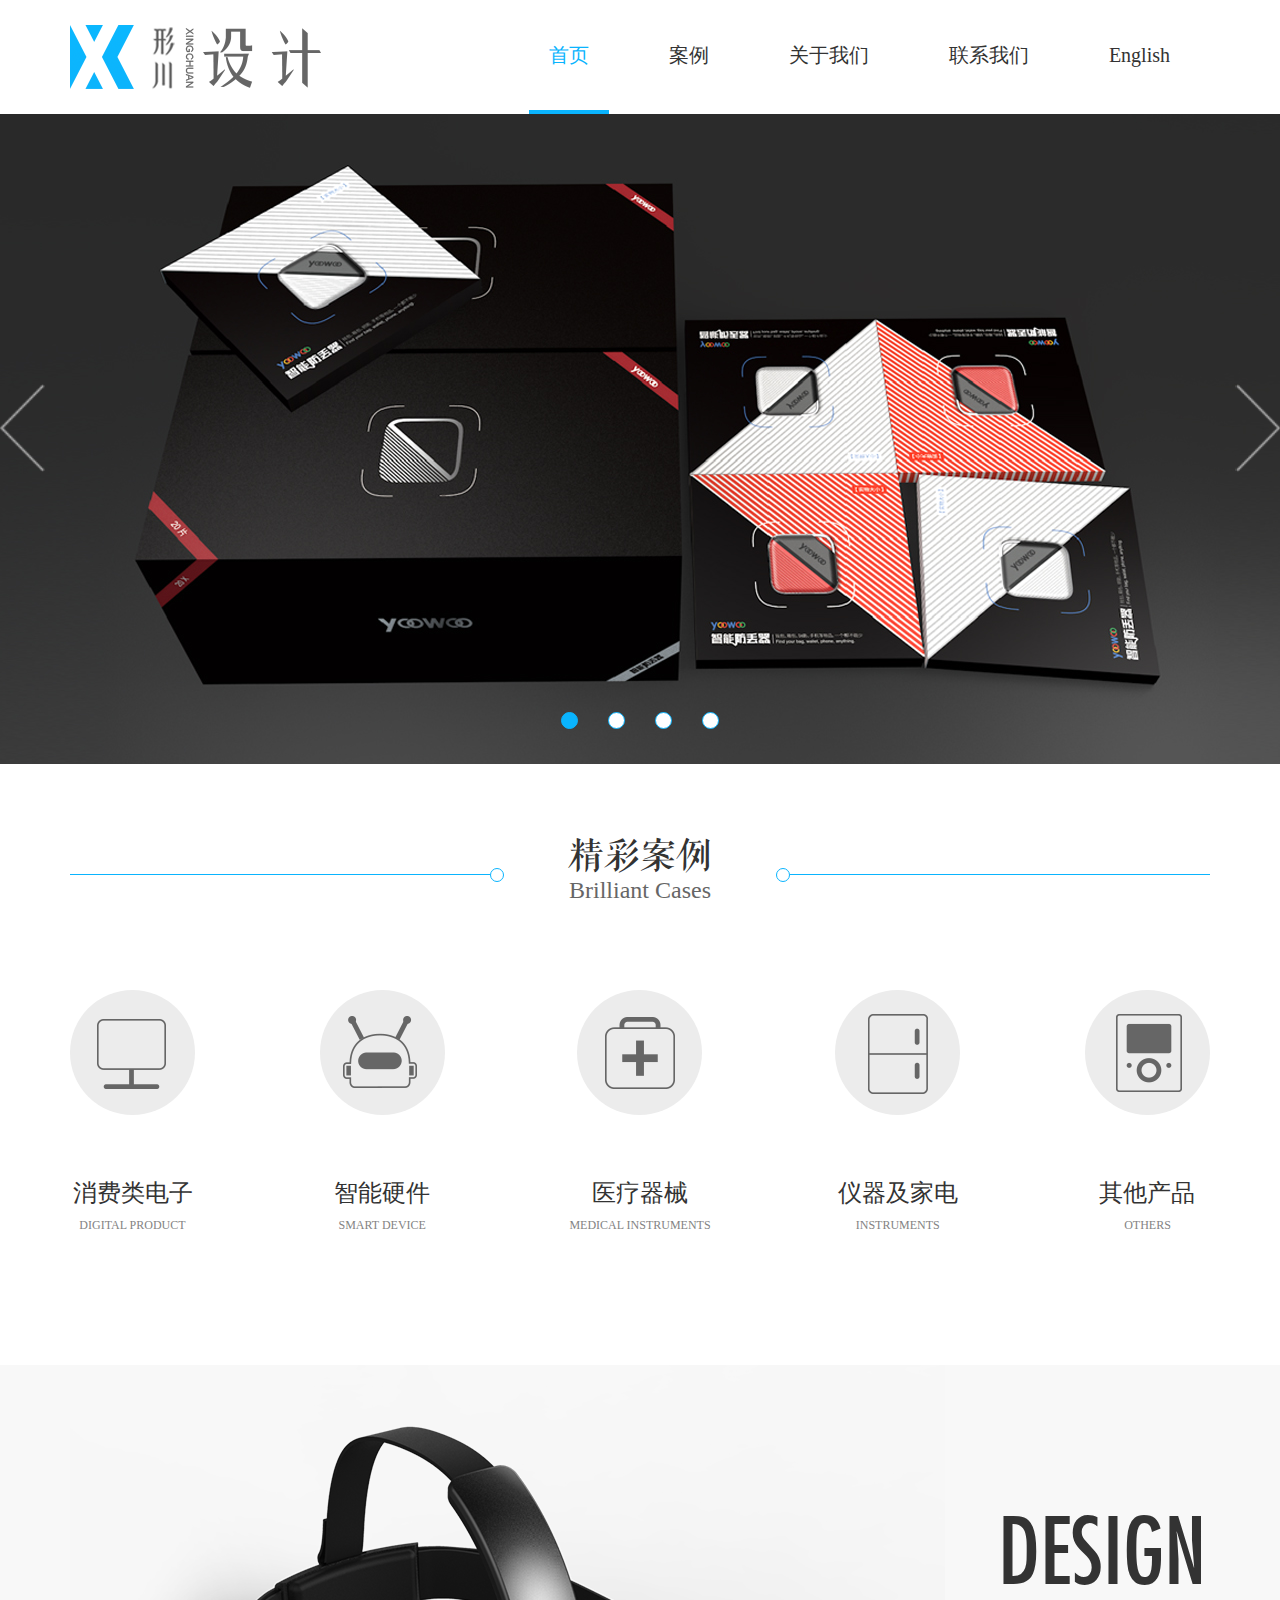
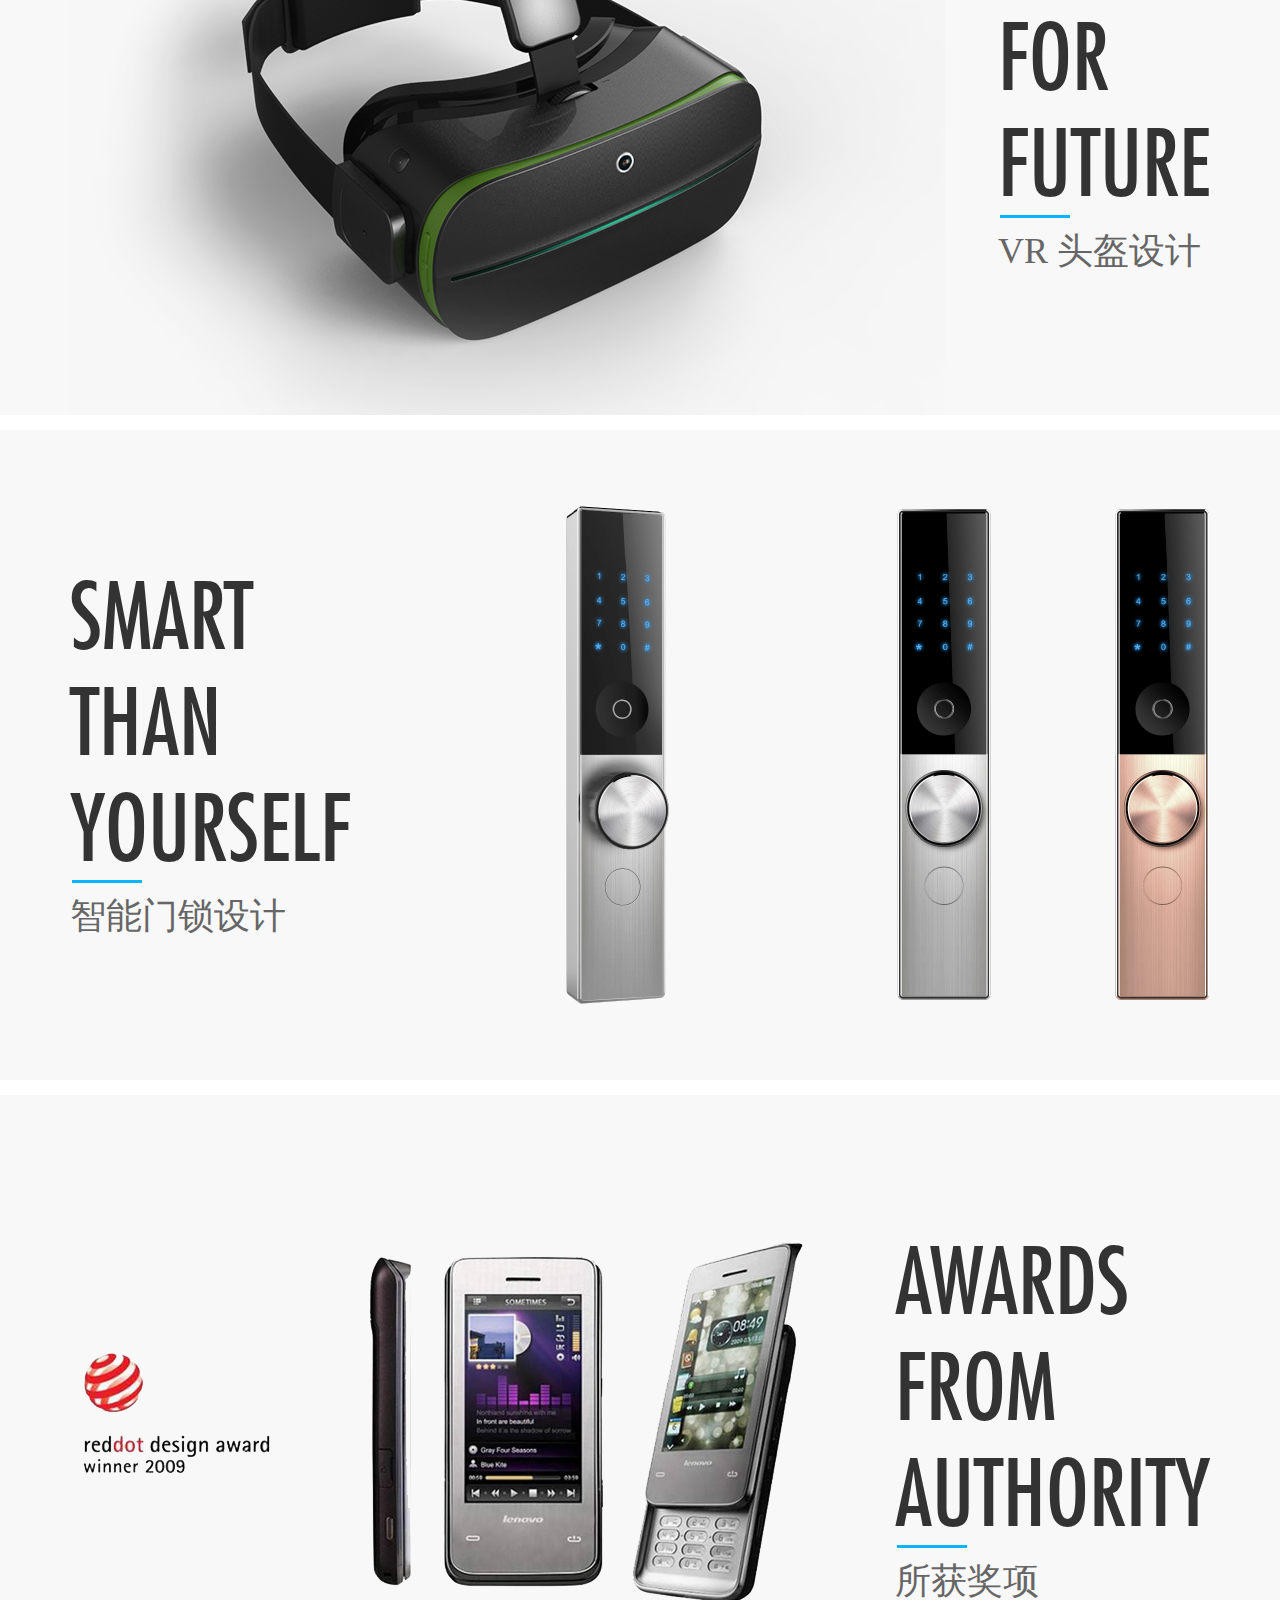
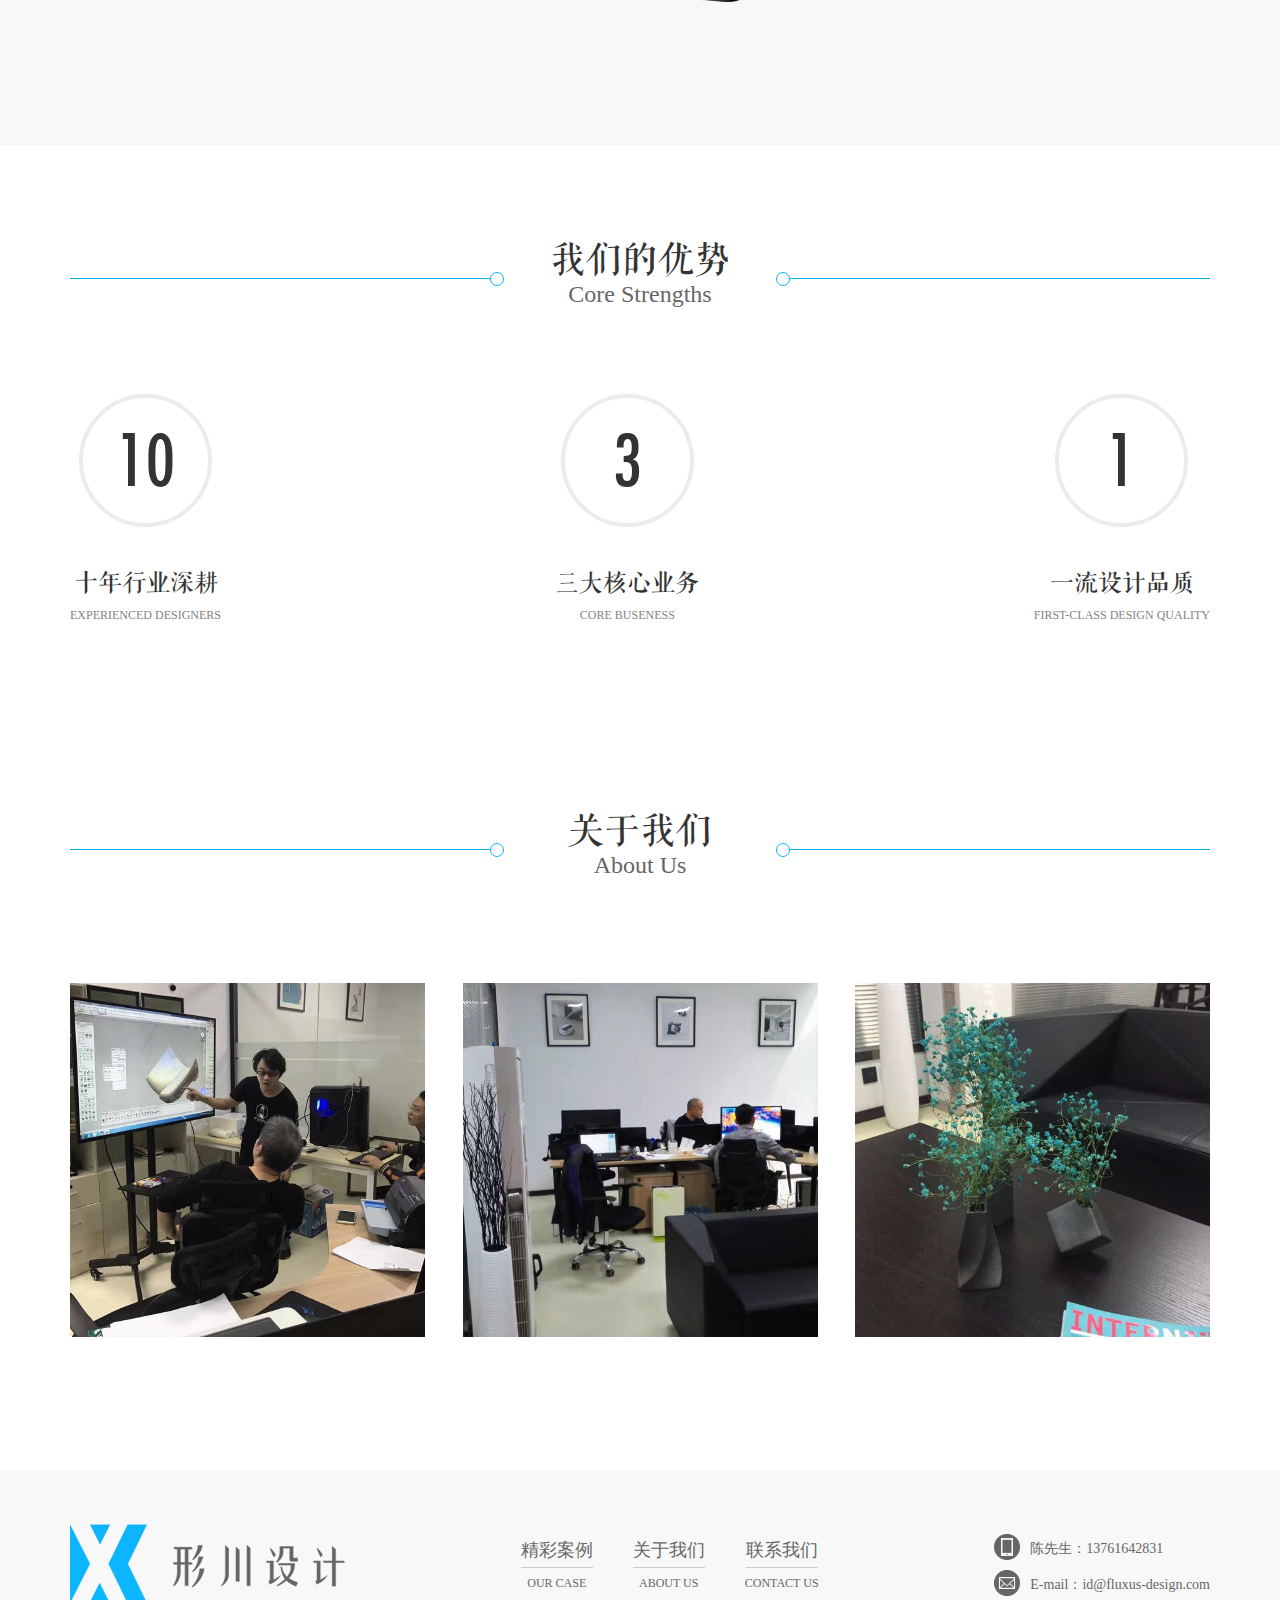
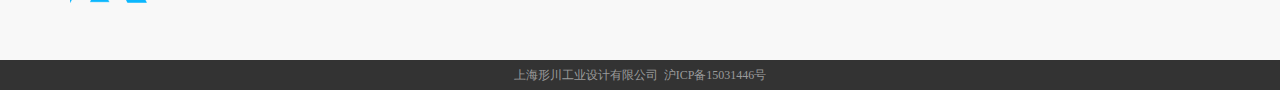
==== commit 451535c0: "v1.2" ====
--- a/index.html
+++ b/index.html
@@ -24,9 +24,9 @@
 	<div class="banner">
 		<ul class="img_list levelCenter">
 			<li><a href="case.html?n=1" class="inner"></a><img src="images/banner_1.jpg"/></li>
-			<li class="hide"><a href="case.html?n=1" class="inner"></a><img src="images/banner_2.jpg"/></li>
-			<li class="hide"><a href="case.html?n=1" class="inner"></a><img src="images/banner_3.jpg"/></li>
-			<li class="hide"><a href="about.html?n=1" class="inner"></a><img src="images/banner_4.jpg"/></li>
+			<li style="display:none"><a href="case.html?n=1" class="inner"></a><img src="images/banner_2.jpg"/></li>
+			<li style="display:none"><a href="case.html?n=1" class="inner"></a><img src="images/banner_3.jpg"/></li>
+			<li style="display:none"><a href="about.html?n=1" class="inner"></a><img src="images/banner_4.jpg"/></li>
 		</ul>
 		<div class="inner">
 			<ul class="btn_list levelCenter">
@@ -35,8 +35,8 @@
 				<li></li>
 				<li></li>
 			</ul>
-			<span class="prev"></span>
-			<span class="next"></span>
+			<span class="u prev"></span>
+			<span class="u next"></span>
 		</div>
 	</div>
 	<div class="main">
@@ -151,9 +151,9 @@
 				<span></span>
 			</div>
 			<ul class="rowBetweenCenter">
-				<li><img src="images/pic_1.jpg" alt="" /></li>
-				<li><img src="images/pic_2.jpg" alt="" /></li>
-				<li><img src="images/pic_3.jpg" alt="" /></li>
+				<li><a href="about.html"><img src="images/pic_1.jpg" alt="" /></a></li>
+				<li><a href="about.html"><img src="images/pic_2.jpg" alt="" /></a></li>
+				<li><a href="about.html"><img src="images/pic_3.jpg" alt="" /></a></li>
 			</ul>
 		</div>
 	</div>
@@ -188,69 +188,65 @@
 	</footer>
 	<script src="js/jquery-1.11.3.min.js" type="text/javascript"></script>
 	<script type="text/javascript">
-		window.onload=function(){
-			// 1. 轮播图
-			function slider(){
-				var banner=document.getElementsByClassName("banner")[0];
-				var img_list=banner.getElementsByClassName("img_list")[0];
-				var oImg=img_list.getElementsByTagName("li");
-				var btn_list=banner.getElementsByClassName("btn_list")[0];
-				var oBtn=btn_list.getElementsByTagName("li");
-				var prevBtn=banner.getElementsByClassName('prev')[0];
-				var nextBtn=banner.getElementsByClassName('next')[0];
-				//a 定时器
-				var timer;
-				function changeImg(index){
-					for(var i=0;i<oImg.length;i++){
-						oImg[i].className+=" hide";
-						oBtn[i].classList.remove("ac");
-					}
-					oImg[index].classList.remove("hide");
-					oBtn[index].className+=" ac";
+		var index=0;
+		var imgnum=$('.img_list li').length;
+		
+		//定时器  默认开启
+		var timer;
+		function scroll(){
+			index++;
+			if(index>=imgnum){
+				index=0;
+			}
+			selectimg(index);
+		}
+		timer =setInterval(scroll,3000);
+		
+		//鼠标进入图片  关闭定时器，出来再开启
+		$('.img_list li').hover(
+			function(){
+				clearInterval(timer);
+			},
+			function(){
+				timer =setInterval(scroll,3000);
+			}
+		);
+		
+		//根据index  出现对应的图
+		function selectimg(index){
+			$('.img_list li').eq(index).fadeIn(600).siblings().fadeOut(600);
+//			$('.img_list li').eq(index).show().siblings().hide();
+			$('.btn_list li').eq(index).addClass('ac').siblings('li').removeClass('ac');
+		}
+		
+		//上一页
+		$('.banner .prev').click(function(){
+			index-=1;
+			if(index<0){
+					index=imgnum-1;
 				}
-				var n=0;
-				function scroll(){
-					changeImg(n);
-					n++;
-					if(n>=oImg.length){
-						n=0;
-					}
+			selectimg(index);
+			console.log(index);
+		});
+		
+		//下一页
+		$('.banner .next').click(function(){
+			clearInterval(timer);
+			index+=1;
+			if(index>imgnum-1){
+					index=0;
 				}
-//				timer=setInterval(scroll,1500);
-				
-				//c 按钮点击
-				for(var j=0;j<oBtn.length;j++){
-					oBtn[j].index=j;
-					oBtn[j].onmouseover=function(){
-						changeImg(this.index);
-						n=this.index;
-					}
-				}
-				
-				//d 前后翻页
-				prevBtn.onclick=function(){
-					var indexNow=$(".btn_list").children(".ac").index();
-					if(indexNow==0){
-						changeImg(oBtn.length-1);
-						n=oBtn.length-1;
-					}else{
-						changeImg(indexNow-1);
-						n=indexNow-1
-					}
-				}
-				nextBtn.onclick=function(){
-					var indexNow=$(".btn_list").children(".ac").index();
-					if(indexNow==oBtn.length-1){
-						changeImg(0);
-						n=0;
-					}else{
-						changeImg(indexNow+1);
-						n=indexNow+1;
-					}
-				}
-			};
-			slider();
-		}
+			selectimg(index);
+		});
+		
+		//分页器按钮效果
+		$('.btn_list li').each(function(i){
+			$(this).mouseover(function(){
+			    selectimg(i)
+			    index=i;
+			});
+		});	
+		
 	</script>
 </body>
 </html>--- a/css/style.css
+++ b/css/style.css
@@ -49,7 +49,7 @@
 .banner a{z-index: 2;}
 /*分页器*/
 .banner .btn_list{position: absolute;bottom: -30px;width: 100%;}
-.btn_list li{background-color: #fff;margin: 0 15px;width: 15px;height: 15px;border-radius: 50%;cursor: pointer;}
+.btn_list li{background-color: #fff;margin: 0 15px;width: 15px;height: 15px;border-radius: 50%;cursor: pointer;border: 1px solid #0AB4FE;}
 .btn_list .ac{background-color: #0ab4fe;}
 /*翻页按钮*/
 .banner .inner{height:90%;position: absolute;top: 0;left: 50%;margin-left: -570px;}
@@ -104,6 +104,7 @@
 /*四、关于我们*/
 .about{height: 620px;margin-top: 80px;}
 .about li{font-size: 0;}
+.about a{display: inline-block;height: 100%;}
 
 /*页面底部样式*/
 .contactWrap{width: 100%;height: 190px;background-color: #f8f8f8;}
@@ -121,7 +122,8 @@
 footer .bot{width: 100%;height: 30px;background-color: #333;text-align: center;color: #9b9b9b;line-height: 30px;font-size: 12px;}
 
 /*========================== 案例页面  =====================================*/
-.aboutBanner{margin-bottom: 0;}
+.aboutBanner{margin-bottom: 0;height: 500px;overflow: hidden;}
+.aboutBanner .inner{height: 100%;}
 .path{font-size: 12px;color: #666;padding: 10px 0 30px 0;}
 .path i{display:inline-block;width: 23px;height: 22px;background: url(../images/icon_2.png) 0 0 no-repeat;margin-right: 6px;vertical-align: -5px;}
 .title{font-size: 36px;height: 44px;line-height: 44px;color: #333;font-family: "fzq";font-weight: normal;text-align: center;}
@@ -148,7 +150,7 @@
 .sTitle div:nth-of-type(2){font-family: "microsoft yahei";color: #333;font-size: 24px;line-height: 30px;}
 .sTitle div:nth-of-type(2) span{color: #666;font-size: 22px;}
 .mainCon p{color: #7f7f7f;font-size: 16px;font-family: "microsoft yahei";line-height: 30px;max-height:180px;overflow: hidden;margin-top: 10px;}
-.mainCon i{width: 24px;height: 24px;border: 2px solid #0AB4FE;border-radius: 50%;position: absolute;right: -14px;top: 50%;margin-top: -12px;background-color: #fff;}
+.mainCon i{width: 24px;height: 24px;border: 2px solid #0AB4FE;border-radius: 50%;position: absolute;right: -14px;top: 40%;margin-top: -20px;background-color: #fff;}
 .mainCon .img{width: 38.2%;height: 250px;overflow: hidden;font-size: 0;}
 .mainCon .img img{width: 100%;height: 100%;}
 
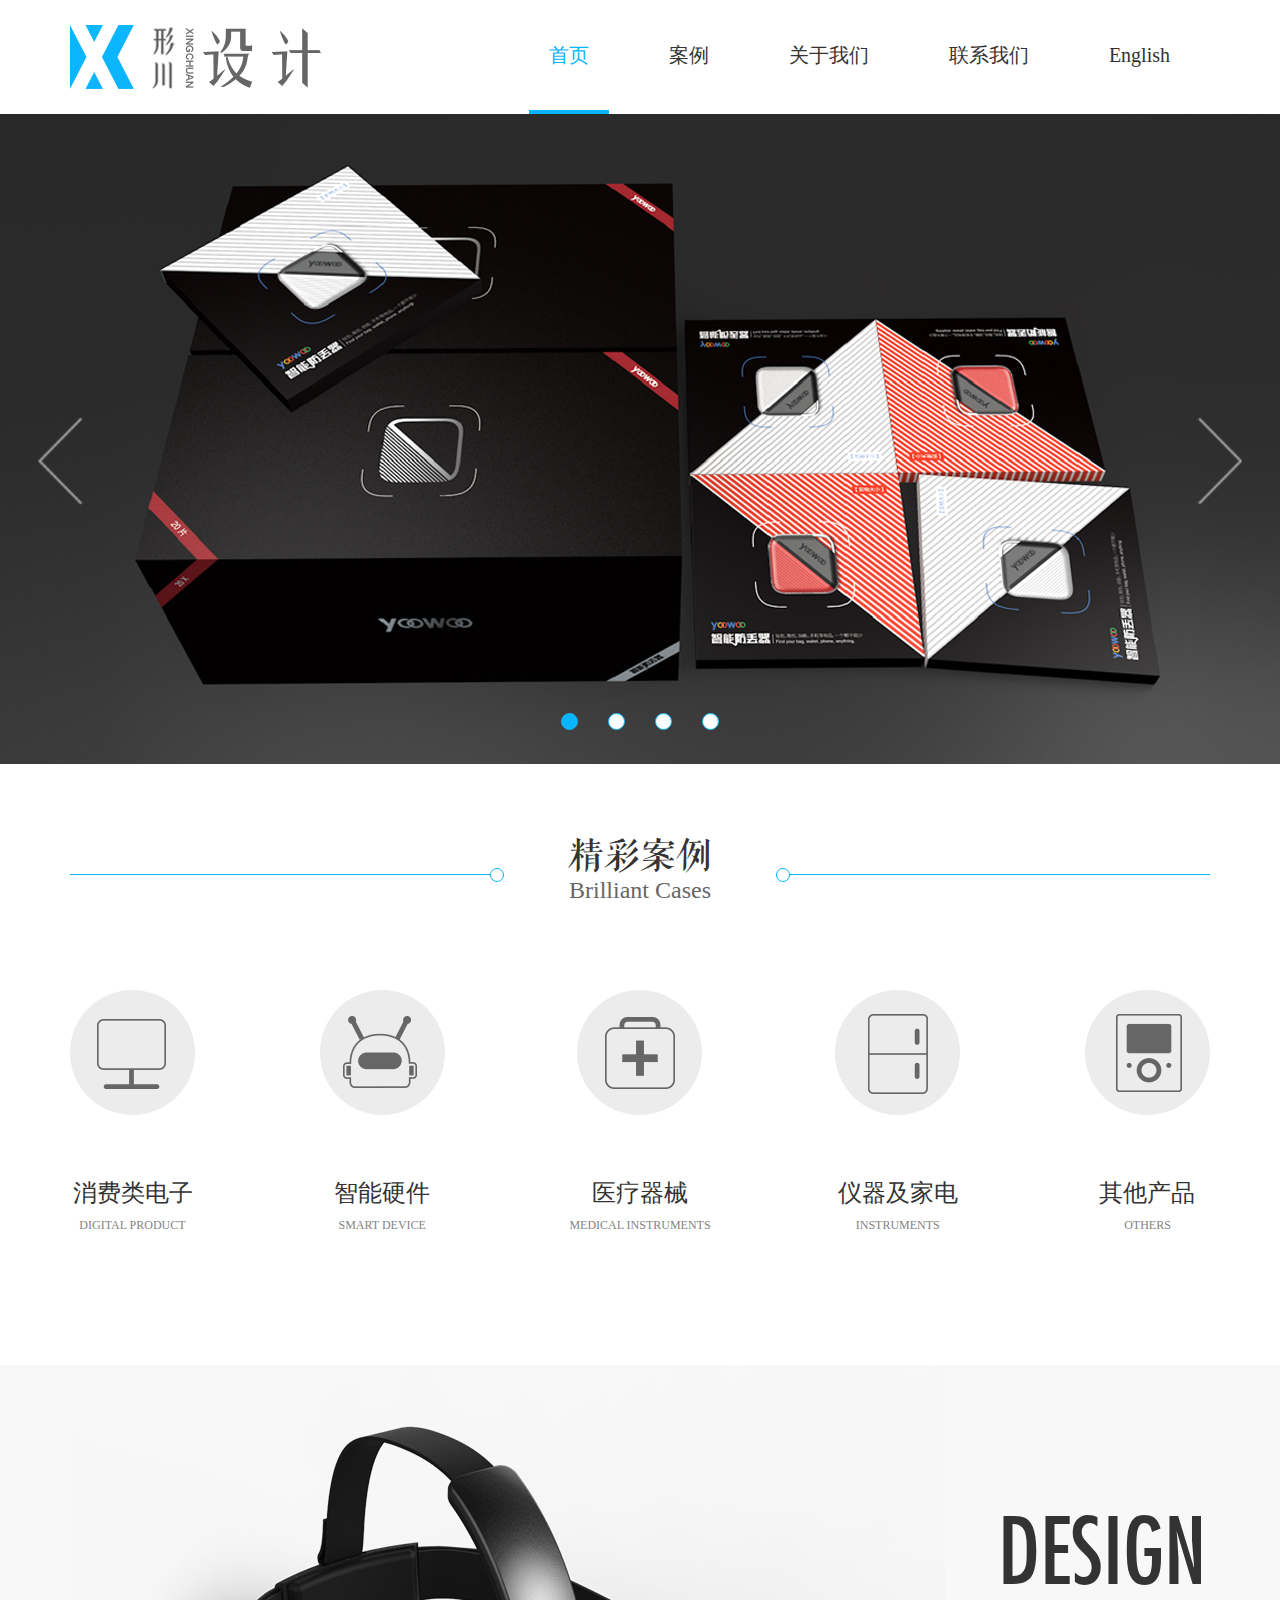
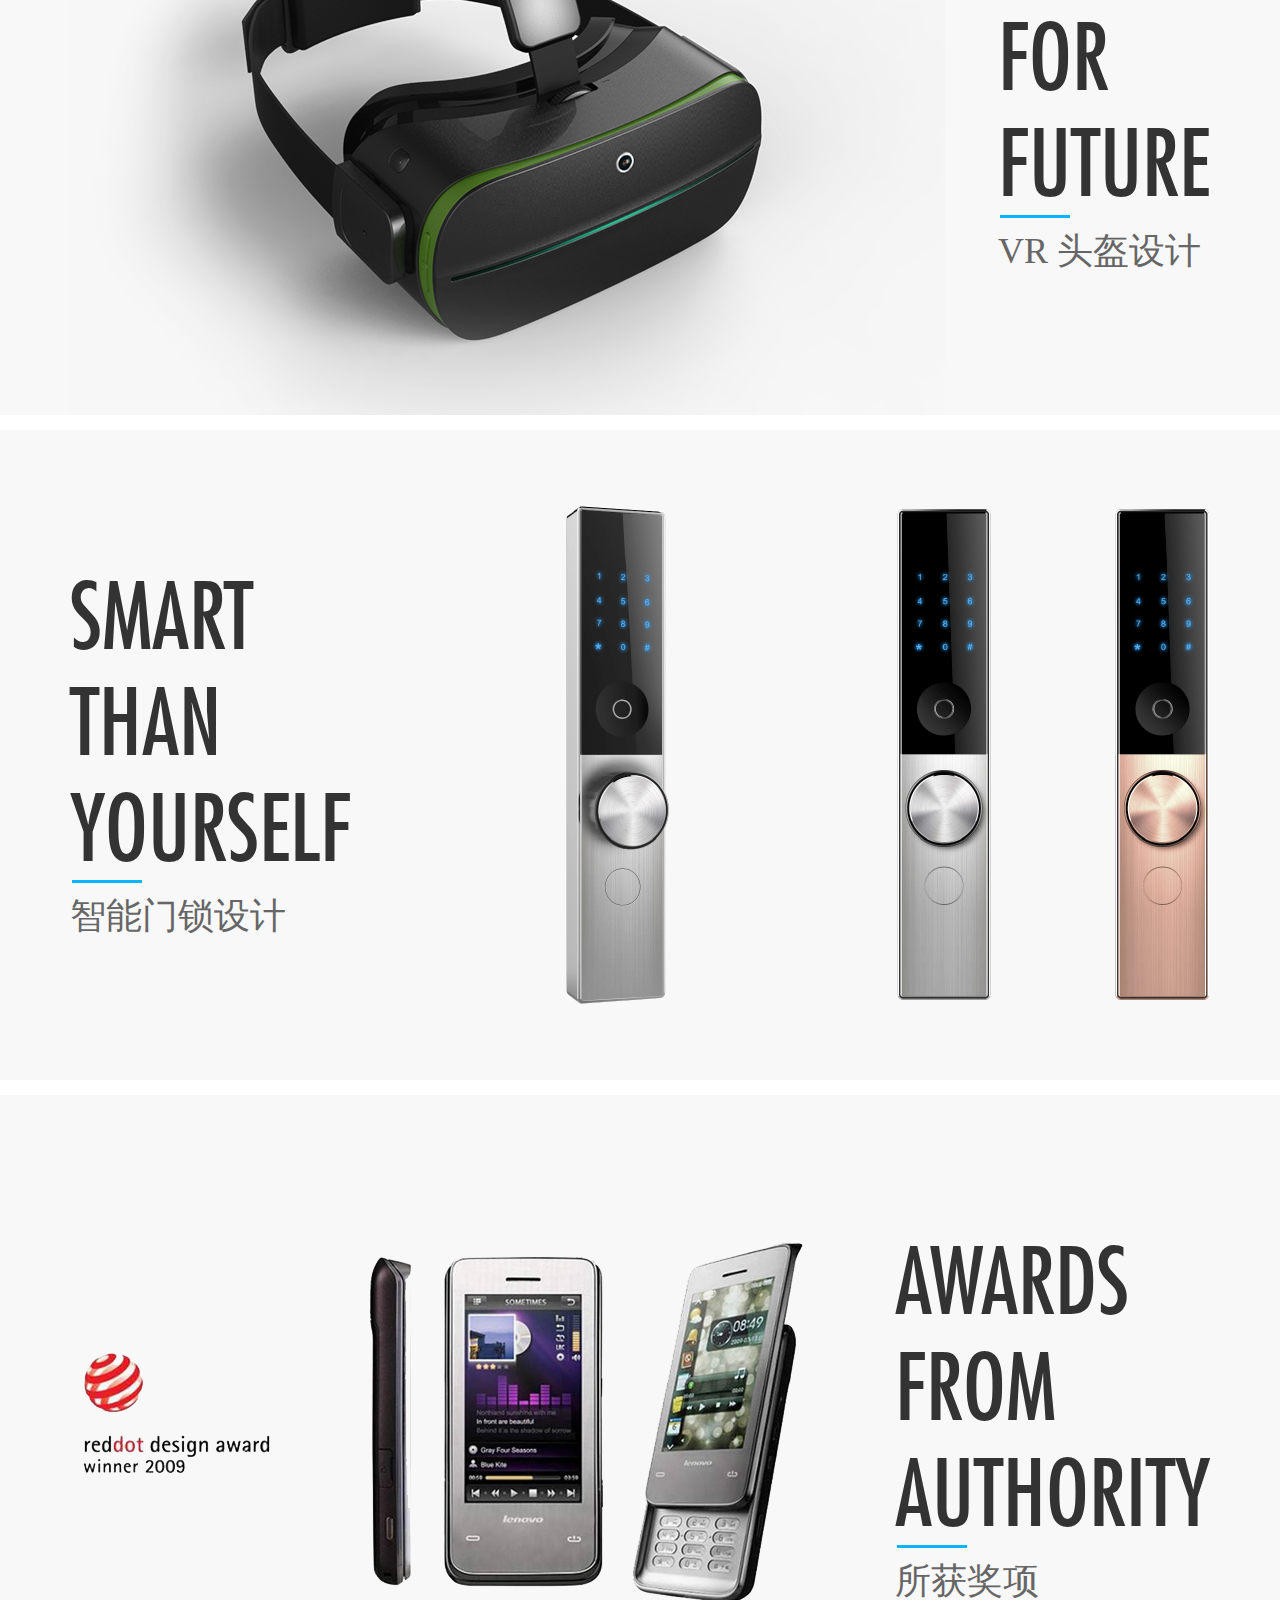
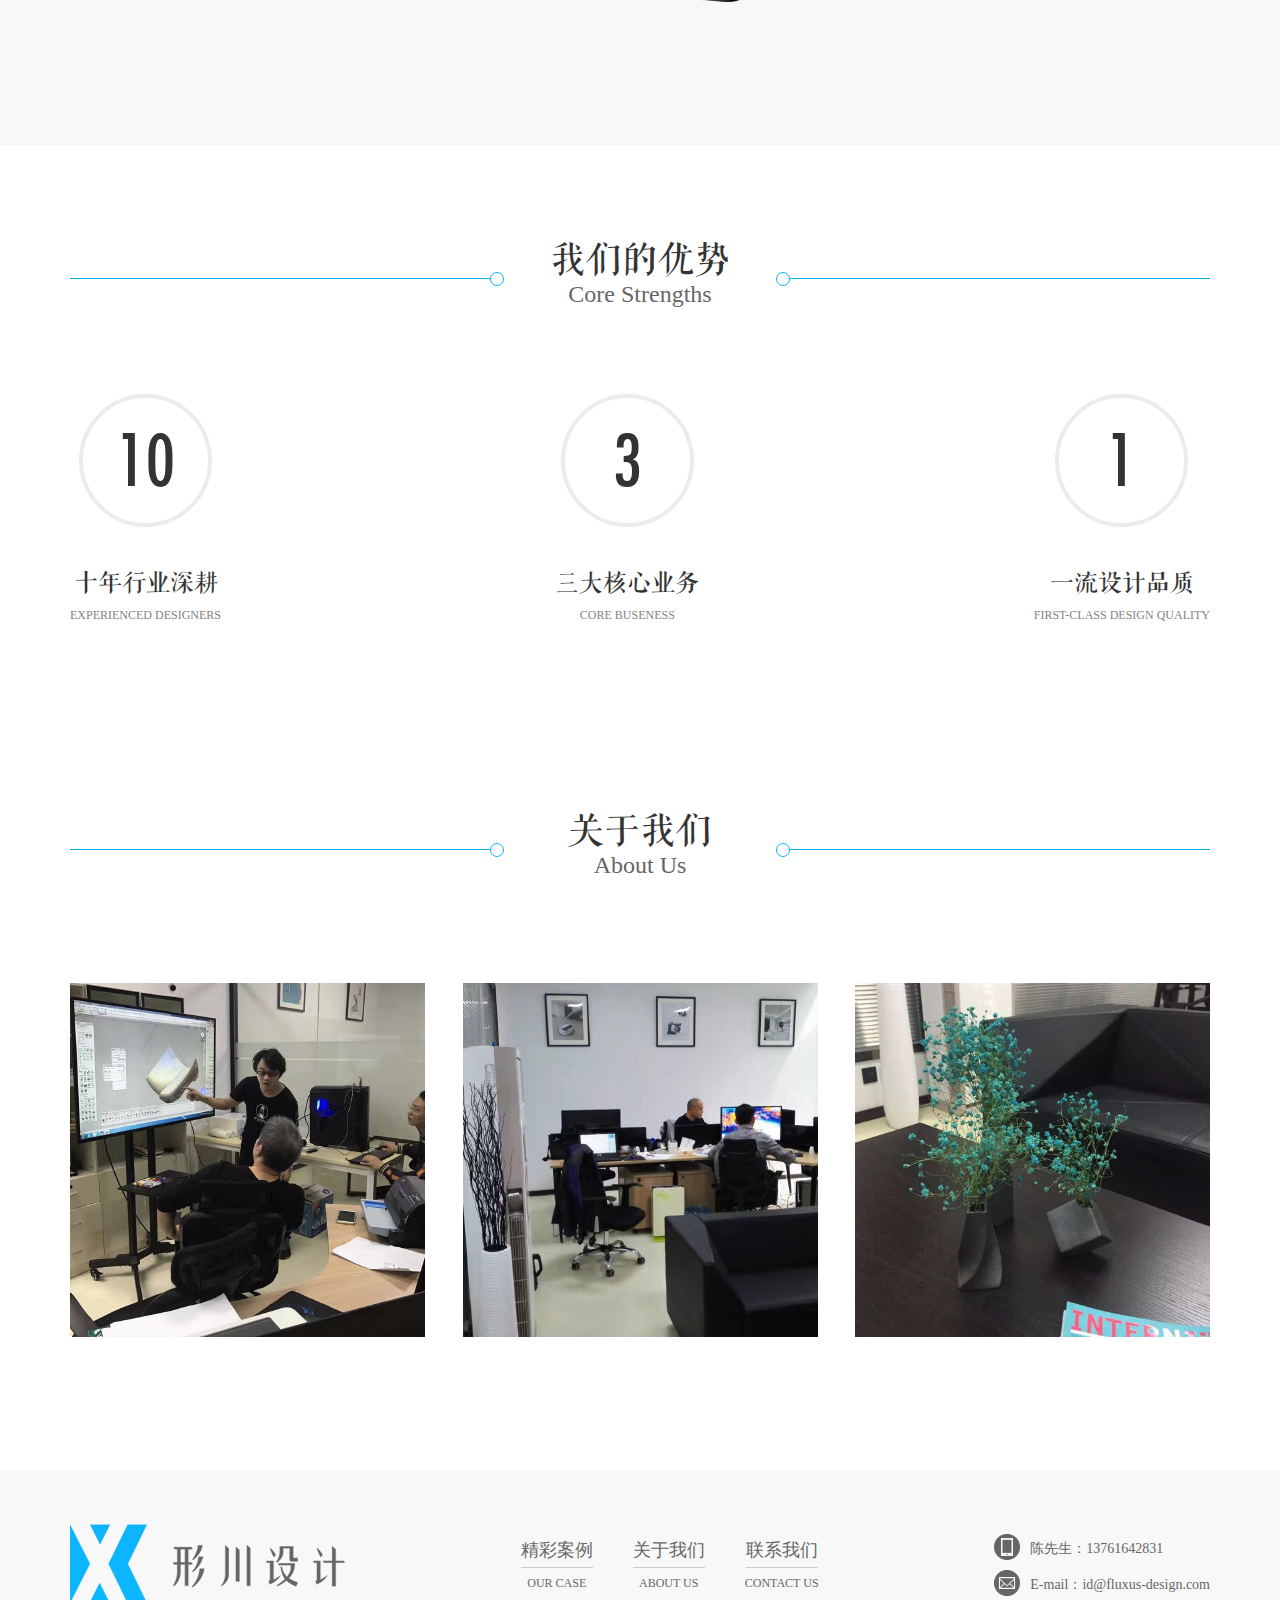
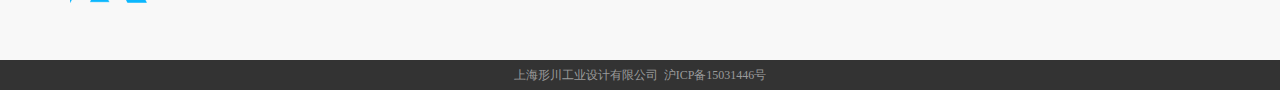
==== commit 00abdcd4: "v1.3" ====
--- a/index.html
+++ b/index.html
@@ -2,11 +2,10 @@
 <html lang="en">
 <head>
 	<meta charset="UTF-8">
+	<meta http-equiv="X-UA-Compatible" content="IE=edge">
 	<title>形川设计-首页</title>
 	<link rel="stylesheet" type="text/css" href="css/style.css"/>
-	<script type="text/javascript" src="http://api.map.baidu.com/getscript?v=3.0&ak=XWtX6UqDs4BsSZWPRaOVQN0rUpA0p55L&services=&t=20180"></script>
-	<script type="text/javascript" src="http://api.map.baidu.com/library/SearchInfoWindow/1.5/src/SearchInfoWindow_min.js"></script>
-	<link rel="stylesheet" href="http://api.map.baidu.com/library/SearchInfoWindow/1.5/src/SearchInfoWindow_min.css" />
+	<link rel="stylesheet" type="text/css" href="css/swiper-4.2.0.min.css"/>
 </head>
 <body>
 	<header class="inner rowBetweenCenter">
@@ -22,21 +21,19 @@
 		</nav>
 	</header>
 	<div class="banner">
-		<ul class="img_list levelCenter">
-			<li><a href="case.html?n=1" class="inner"></a><img src="images/banner_1.jpg"/></li>
-			<li style="display:none"><a href="case.html?n=1" class="inner"></a><img src="images/banner_2.jpg"/></li>
-			<li style="display:none"><a href="case.html?n=1" class="inner"></a><img src="images/banner_3.jpg"/></li>
-			<li style="display:none"><a href="about.html?n=1" class="inner"></a><img src="images/banner_4.jpg"/></li>
-		</ul>
-		<div class="inner">
-			<ul class="btn_list levelCenter">
-				<li class="ac"></li>
-				<li></li>
-				<li></li>
-				<li></li>
-			</ul>
-			<span class="u prev"></span>
-			<span class="u next"></span>
+		<div class="swiper-container ">
+		    <div class="swiper-wrapper">
+		        <div class="swiper-slide"><a href="case.html?n=1" class="inner"></a><img src="images/banner_1.jpg"/></div>
+		        <div class="swiper-slide"><a href="case.html?n=1" class="inner"></a><img src="images/banner_2.jpg"/></div>
+		        <div class="swiper-slide"><a href="case.html?n=1" class="inner"></a><img src="images/banner_3.jpg"/></div>
+		        <div class="swiper-slide"><a href="about.html?n=1" class="inner"></a><img src="images/banner_4.jpg"/></div>
+		    </div>
+	    	<!-- 分页器 -->
+		    <div class="swiper-pagination"></div>
+		    
+		    <!-- 导航按钮 -->
+		    <div class="swiper-button-prev"></div>
+		    <div class="swiper-button-next"></div>
 		</div>
 	</div>
 	<div class="main">
@@ -186,67 +183,23 @@
 		</div>
 		<div class="bot"><div id="inner">上海形川工业设计有限公司&nbsp;&nbsp;沪ICP备15031446号</div></div>
 	</footer>
-	<script src="js/jquery-1.11.3.min.js" type="text/javascript"></script>
+	<script src="js/swiper-4.2.0.min.js" type="text/javascript"></script>
 	<script type="text/javascript">
-		var index=0;
-		var imgnum=$('.img_list li').length;
-		
-		//定时器  默认开启
-		var timer;
-		function scroll(){
-			index++;
-			if(index>=imgnum){
-				index=0;
-			}
-			selectimg(index);
-		}
-		timer =setInterval(scroll,3000);
-		
-		//鼠标进入图片  关闭定时器，出来再开启
-		$('.img_list li').hover(
-			function(){
-				clearInterval(timer);
-			},
-			function(){
-				timer =setInterval(scroll,3000);
-			}
-		);
-		
-		//根据index  出现对应的图
-		function selectimg(index){
-			$('.img_list li').eq(index).fadeIn(600).siblings().fadeOut(600);
-//			$('.img_list li').eq(index).show().siblings().hide();
-			$('.btn_list li').eq(index).addClass('ac').siblings('li').removeClass('ac');
-		}
-		
-		//上一页
-		$('.banner .prev').click(function(){
-			index-=1;
-			if(index<0){
-					index=imgnum-1;
-				}
-			selectimg(index);
-			console.log(index);
-		});
-		
-		//下一页
-		$('.banner .next').click(function(){
-			clearInterval(timer);
-			index+=1;
-			if(index>imgnum-1){
-					index=0;
-				}
-			selectimg(index);
-		});
-		
-		//分页器按钮效果
-		$('.btn_list li').each(function(i){
-			$(this).mouseover(function(){
-			    selectimg(i)
-			    index=i;
-			});
-		});	
-		
+	    var swiper = new Swiper('.swiper-container', {
+	      	loop:true,
+	     	effect: 'fade',
+	      	pagination: {
+	       	 	el: '.swiper-pagination',
+	        	clickable: true,
+	      	},
+	      	navigation: {
+	       	 	nextEl: '.swiper-button-next',
+	        	prevEl: '.swiper-button-prev',
+	      	},
+	      	autoplay:{
+	      		delay:2000
+	      	}	
+	    });
 	</script>
 </body>
 </html>--- a/css/style.css
+++ b/css/style.css
@@ -45,17 +45,20 @@
 
 /*一、banner图*/
 .banner{width: 100%;height: 650px;position: relative;}
-.banner .img_list{height: 100%;overflow: hidden;width: 1920px;position: absolute;left: 50%;margin-left: -960px;}
-.banner a{z-index: 2;}
-/*分页器*/
-.banner .btn_list{position: absolute;bottom: -30px;width: 100%;}
-.btn_list li{background-color: #fff;margin: 0 15px;width: 15px;height: 15px;border-radius: 50%;cursor: pointer;border: 1px solid #0AB4FE;}
-.btn_list .ac{background-color: #0ab4fe;}
-/*翻页按钮*/
-.banner .inner{height:90%;position: absolute;top: 0;left: 50%;margin-left: -570px;}
-.banner span{width: 45px;height: 88px;position: absolute;cursor: pointer;background: url(../images/icon_2.png) -190px 0 no-repeat;background-size: cover;}
-.banner .prev{left: -70px;top: 270px;}
-.banner .next{right: -70px;top: 270px;background-position-x: -234px;}
+.banner .swiper-container{width: 100%;height: 100%;overflow: hidden;}
+/*分页器间距*/
+.banner .swiper-container-horizontal > .swiper-pagination-bullets .swiper-pagination-bullet {margin: 0 15px;}/*间距*/
+.banner .swiper-container-horizontal > .swiper-pagination-bullets{bottom: 30px;}/*位置*/
+/*分页器大小 样式*/
+.banner .swiper-pagination-bullet{background: #fff;width: 15px;height: 15px;border-radius: 50%;border: 1px solid #0ab4fe;opacity: 1;}
+.banner .swiper-pagination-bullet-active{background-color: #0ab4fe;}
+/*翻页*/
+.banner .swiper-button-prev,.banner .swiper-button-next{width: 45px;height: 88px;background: url(../images/icon_2.png) -190px 0 no-repeat;background-size: cover;}
+.banner .swiper-button-prev{left: 3%;}
+.banner .swiper-button-next{right: 3%;background-position-x: -234px;}
+/*图片以及链接位置*/
+.banner img{position: absolute;left: 50%;top: 0;margin-left: -960px;}
+.banner .swiper-slide a{display: inline-block;width: 1140px;height: 90%;position: absolute;left: 50%;top: 0;margin-left: -570px;z-index: 10;}
 
 /*二、精彩案例*/
 .main{padding-top: 110px;}
@@ -135,8 +138,8 @@
 .cases .pic{font-size: 0;}
 
 /*========================== 关于我们  =====================================*/
-.bannerPic{width: 100%;height: 500px;overflow: hidden;text-align: center;}
-.bannerPic img{height: 100%;display: inline-block;}
+.bannerPic{width: 100%;height: 500px;overflow: hidden;font-size: 0;}
+.bannerPic img{height: 100%;}
 .content .rowAroundCenter{margin: 25px 0 135px 0;}
 .content .title{border-bottom: 1px solid #fff;color: #888;cursor: pointer;font-size: 28px;}
 .content .title span{color: #888;font-size: 20px;}
